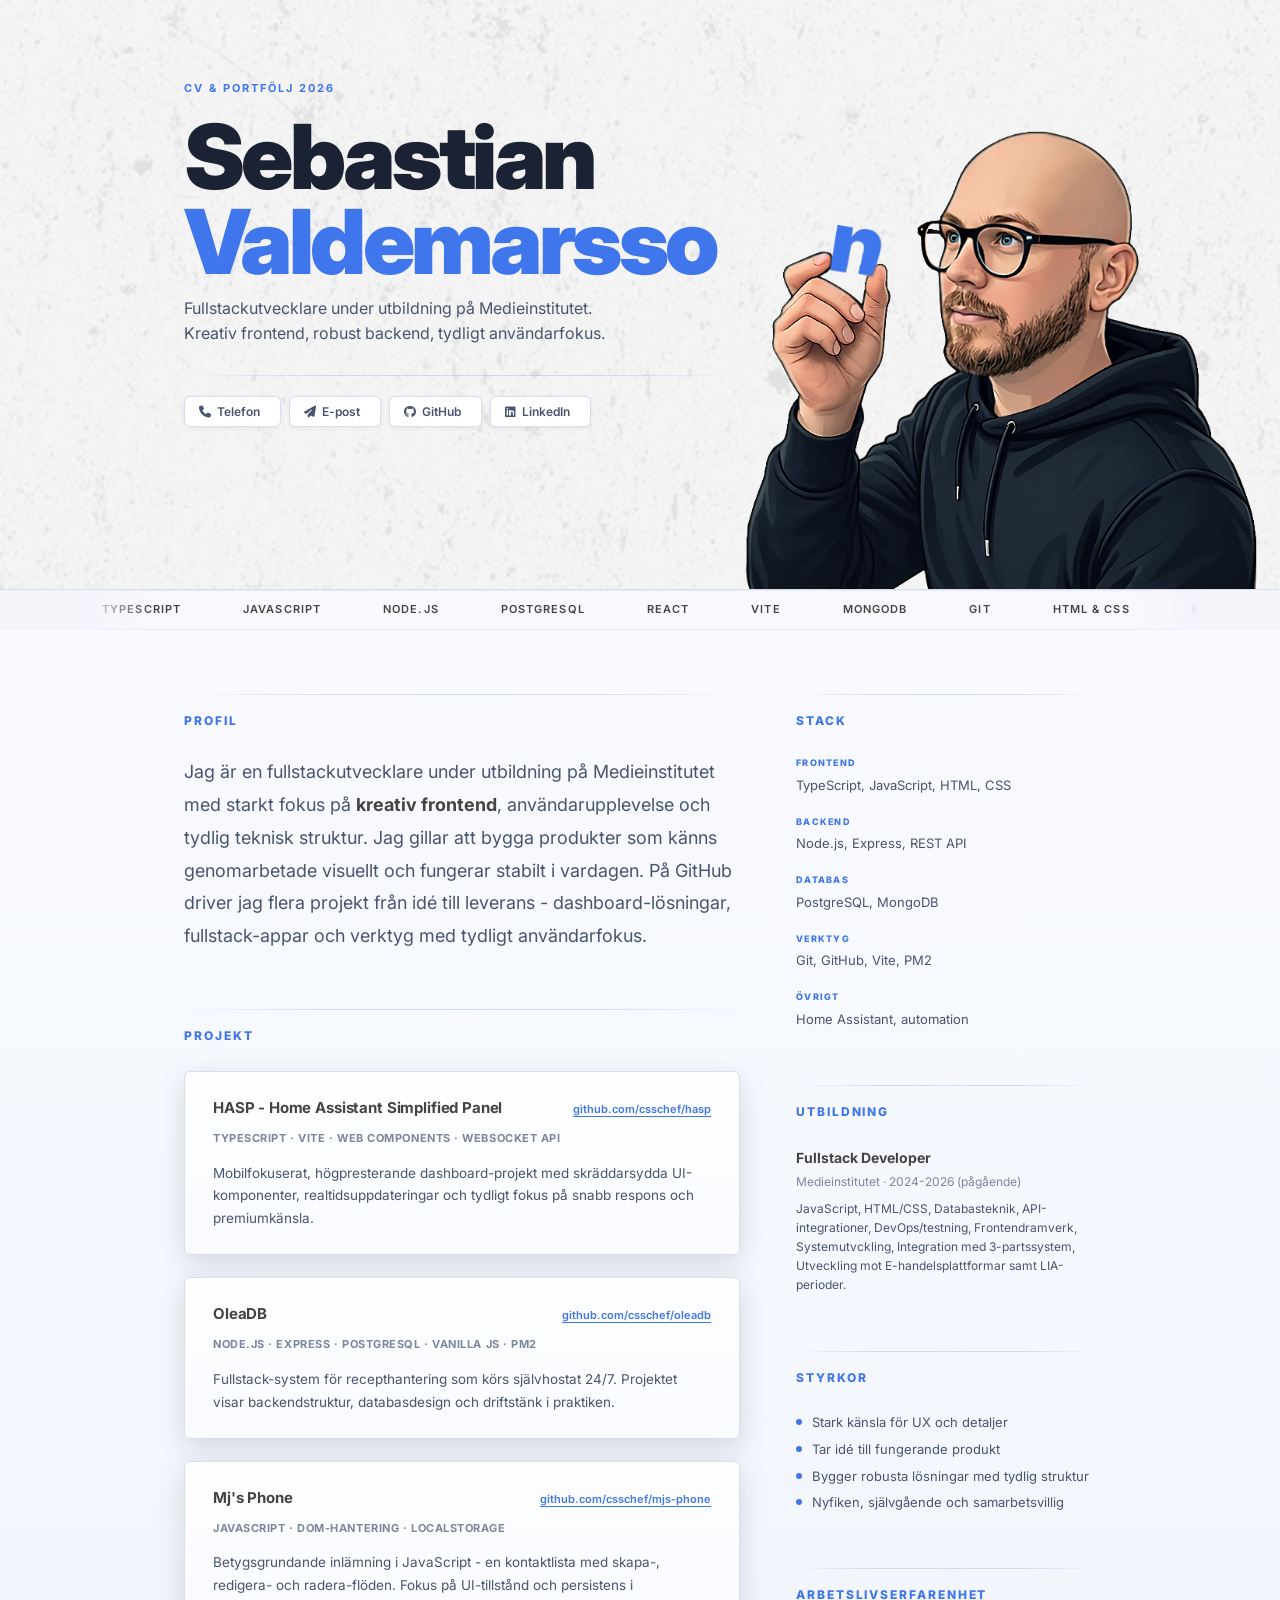
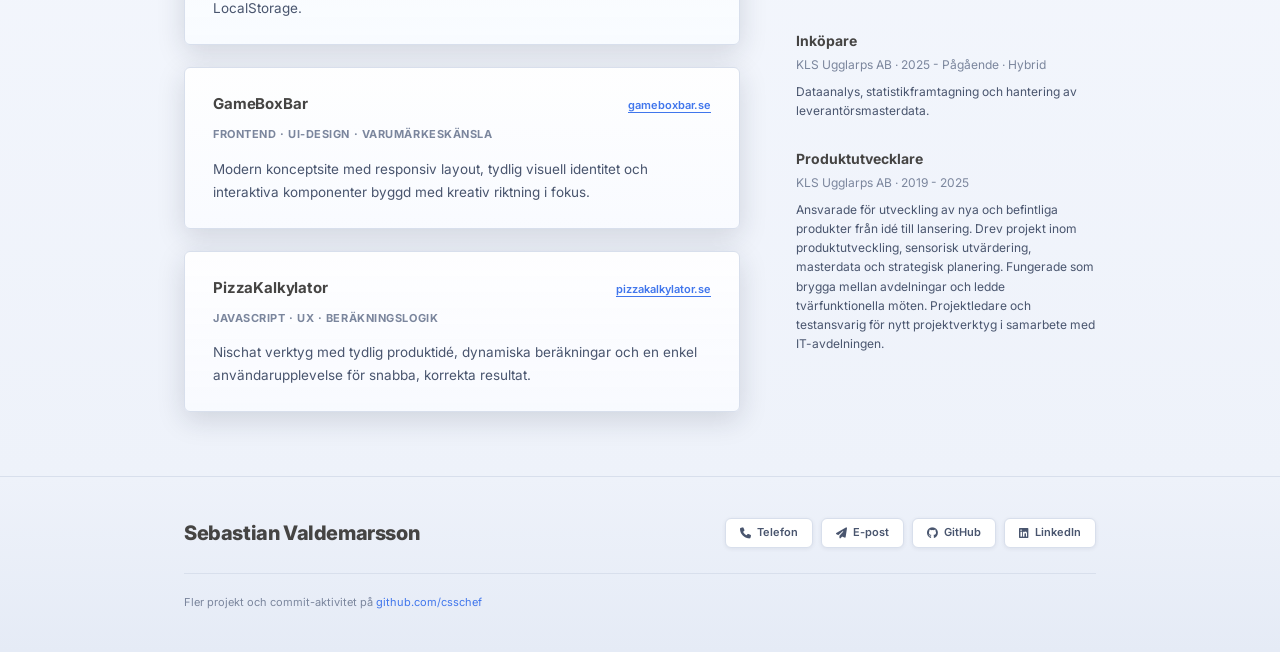
==== index.html @ db31110d "update on profile image height" ====
<!DOCTYPE html>
<html lang="sv">

<head>
    <meta charset="UTF-8" />
    <meta name="viewport" content="width=device-width, initial-scale=1.0" />
    <title>Sebastian Valdemarsson - Fullstack Developer</title>
    <meta name="description"
        content="CV och portfölj för Sebastian Valdemarsson, fullstackutvecklare under utbildning på Medieinstitutet. Starkt fokus på kreativ frontend och användarupplevelse." />
    <link rel="preconnect" href="https://fonts.googleapis.com" />
    <link rel="preconnect" href="https://fonts.gstatic.com" crossorigin />
    <link href="https://fonts.googleapis.com/css2?family=Inter:wght@300;400;500;600;700;900&display=swap"
        rel="stylesheet" />
    <link rel="stylesheet" href="https://cdnjs.cloudflare.com/ajax/libs/font-awesome/6.5.1/css/all.min.css" />
    <link rel="stylesheet" href="css/global.css" />
</head>

<body>

    <!-- ══════════════════════════════════════════════════════════
       HERO / MASTHEAD
  ══════════════════════════════════════════════════════════ -->
    <header id="hero">
        <div class="container">
            <div class="hero-inner">

                <div class="hero-text-top">
                    <p class="hero-eyebrow">CV &amp; Portfölj 2026</p>

                    <h1 class="hero-name">
                        Sebastian<span>Valdemarsso<span class="hero-name-n">n</span></span>
                    </h1>
                </div>

                <div class="hero-photo">
                    <img src="assets/img/profile-picture-2.png" alt="Porträttfoto av Sebastian Valdemarsson" />
                </div>

                <div class="hero-role-wrap">
                    <p class="hero-role">
                        Fullstackutvecklare under utbildning på Medieinstitutet.<br>
                        Kreativ frontend, robust backend, tydligt användarfokus.
                    </p>
                </div>

                <nav class="hero-contact" aria-label="Kontaktlänkar">
                    <a href="tel:+46730426260" id="contact-phone"><i class="fa-solid fa-phone"></i> Telefon</a>
                    <a href="mailto:valdemarsson.sebastian@gmail.com" id="contact-email"><i
                            class="fa-solid fa-paper-plane"></i> E-post</a>
                    <a href="https://github.com/csschef" target="_blank" rel="noopener" id="contact-github"><i
                            class="fa-brands fa-github"></i> GitHub</a>
                    <a href="https://www.linkedin.com/in/sebastianvaldemarsson" target="_blank" rel="noopener"
                        id="contact-linkedin"><i class="fa-brands fa-linkedin"></i> LinkedIn</a>
                </nav>

            </div>
        </div>
    </header>

    <!-- ── Animated ticker strip ───────────────────────────────── -->
    <div class="ticker-strip" aria-hidden="true">
        <div class="ticker-track">

            <div class="ticker-set">
                <span><img src="https://cdn.simpleicons.org/typescript/4076ec" width="14" height="14"
                        alt="">TypeScript</span>
                <span><img src="https://cdn.simpleicons.org/javascript/4076ec" width="14" height="14"
                        alt="">JavaScript</span>
                <span><img src="https://cdn.simpleicons.org/nodedotjs/4076ec" width="14" height="14"
                        alt="">Node.js</span>
                <span><img src="https://cdn.simpleicons.org/postgresql/4076ec" width="14" height="14"
                        alt="">PostgreSQL</span>
                <span><img src="https://cdn.simpleicons.org/react/4076ec" width="14" height="14" alt="">React</span>
                <span><img src="https://cdn.simpleicons.org/vite/4076ec" width="14" height="14" alt="">Vite</span>
                <span><img src="https://cdn.simpleicons.org/mongodb/4076ec" width="14" height="14" alt="">MongoDB</span>
                <span><img src="https://cdn.simpleicons.org/git/4076ec" width="14" height="14" alt="">Git</span>
                <span><img src="https://cdn.simpleicons.org/html5/4076ec" width="14" height="14" alt="">HTML &amp;
                    CSS</span>
                <span><img src="https://cdn.simpleicons.org/express/4076ec" width="14" height="14" alt="">Express</span>
                <span><img src="https://cdn.simpleicons.org/github/4076ec" width="14" height="14" alt="">GitHub</span>
            </div>

            <div class="ticker-set" aria-hidden="true">
                <span><img src="https://cdn.simpleicons.org/typescript/4076ec" width="14" height="14"
                        alt="">TypeScript</span>
                <span><img src="https://cdn.simpleicons.org/javascript/4076ec" width="14" height="14"
                        alt="">JavaScript</span>
                <span><img src="https://cdn.simpleicons.org/nodedotjs/4076ec" width="14" height="14"
                        alt="">Node.js</span>
                <span><img src="https://cdn.simpleicons.org/postgresql/4076ec" width="14" height="14"
                        alt="">PostgreSQL</span>
                <span><img src="https://cdn.simpleicons.org/react/4076ec" width="14" height="14" alt="">React</span>
                <span><img src="https://cdn.simpleicons.org/vite/4076ec" width="14" height="14" alt="">Vite</span>
                <span><img src="https://cdn.simpleicons.org/mongodb/4076ec" width="14" height="14" alt="">MongoDB</span>
                <span><img src="https://cdn.simpleicons.org/git/4076ec" width="14" height="14" alt="">Git</span>
                <span><img src="https://cdn.simpleicons.org/html5/4076ec" width="14" height="14" alt="">HTML &amp;
                    CSS</span>
                <span><img src="https://cdn.simpleicons.org/express/4076ec" width="14" height="14" alt="">Express</span>
                <span><img src="https://cdn.simpleicons.org/github/4076ec" width="14" height="14" alt="">GitHub</span>
            </div>

        </div>
    </div>

    <!-- ══════════════════════════════════════════════════════════
       MAIN CONTENT
  ══════════════════════════════════════════════════════════ -->
    <main id="main">
        <div class="container">
            <div class="main-grid">

                <!-- ── Left column ───────────────────────────────────── -->
                <div class="main-left">

                    <!-- PROFIL -->
                    <section id="profil" aria-labelledby="profil-heading">
                        <h2 class="section-heading" id="profil-heading">Profil</h2>
                        <p class="profil-text">
                            Jag är en fullstackutvecklare under utbildning på Medieinstitutet
                            med starkt fokus på <strong>kreativ frontend</strong>,
                            användarupplevelse och tydlig teknisk struktur. Jag gillar att
                            bygga produkter som känns genomarbetade visuellt och fungerar
                            stabilt i vardagen. På GitHub driver jag flera projekt från idé
                            till leverans - dashboard-lösningar, fullstack-appar och verktyg
                            med tydligt användarfokus.
                        </p>
                    </section>

                    <!-- PROJEKT -->
                    <section id="projekt" aria-labelledby="projekt-heading">
                        <h2 class="section-heading" id="projekt-heading">Projekt</h2>

                        <ul class="project-list">

                            <li class="project-card">
                                <div class="project-header">
                                    <span class="project-title">HASP - Home Assistant Simplified Panel</span>
                                    <a class="project-url" href="https://github.com/csschef/hasp" target="_blank"
                                        rel="noopener" id="proj-hasp-link">github.com/csschef/hasp</a>
                                </div>
                                <p class="project-stack">TypeScript · Vite · Web Components · WebSocket API</p>
                                <p class="project-body">Mobilfokuserat, högpresterande dashboard-projekt med
                                    skräddarsydda UI-komponenter, realtidsuppdateringar och tydligt fokus på snabb
                                    respons och premiumkänsla.</p>
                            </li>

                            <li class="project-card">
                                <div class="project-header">
                                    <span class="project-title">OleaDB</span>
                                    <a class="project-url" href="https://github.com/csschef/oleadb" target="_blank"
                                        rel="noopener" id="proj-oleadb-link">github.com/csschef/oleadb</a>
                                </div>
                                <p class="project-stack">Node.js · Express · PostgreSQL · Vanilla JS · PM2</p>
                                <p class="project-body">Fullstack-system för recepthantering som körs självhostat 24/7.
                                    Projektet visar backendstruktur, databasdesign och driftstänk i praktiken.</p>
                            </li>

                            <li class="project-card">
                                <div class="project-header">
                                    <span class="project-title">Mj's Phone</span>
                                    <a class="project-url" href="https://github.com/csschef/mjs-phone" target="_blank"
                                        rel="noopener" id="proj-mjs-link">github.com/csschef/mjs-phone</a>
                                </div>
                                <p class="project-stack">JavaScript · DOM-hantering · LocalStorage</p>
                                <p class="project-body">Betygsgrundande inlämning i JavaScript - en kontaktlista med
                                    skapa-, redigera- och radera-flöden. Fokus på UI-tillstånd och persistens i
                                    LocalStorage.</p>
                            </li>

                            <li class="project-card">
                                <div class="project-header">
                                    <span class="project-title">GameBoxBar</span>
                                    <a class="project-url" href="https://gameboxbar.se" target="_blank" rel="noopener"
                                        id="proj-gameboxbar-link">gameboxbar.se</a>
                                </div>
                                <p class="project-stack">Frontend · UI-design · Varumärkeskänsla</p>
                                <p class="project-body">Modern konceptsite med responsiv layout, tydlig visuell
                                    identitet och interaktiva komponenter byggd med kreativ riktning i fokus.</p>
                            </li>

                            <li class="project-card">
                                <div class="project-header">
                                    <span class="project-title">PizzaKalkylator</span>
                                    <a class="project-url" href="https://pizzakalkylator.se" target="_blank"
                                        rel="noopener" id="proj-pizza-link">pizzakalkylator.se</a>
                                </div>
                                <p class="project-stack">JavaScript · UX · Beräkningslogik</p>
                                <p class="project-body">Nischat verktyg med tydlig produktidé, dynamiska beräkningar och
                                    en enkel användarupplevelse för snabba, korrekta resultat.</p>
                            </li>

                        </ul>
                    </section>

                </div><!-- /main-left -->

                <!-- ── Sidebar (right column) ─────────────────────────── -->
                <aside class="sidebar" aria-label="Kompetenser och utbildning">

                    <!-- TEKNIK -->
                    <div class="sidebar-block">
                        <h2 class="section-heading">Stack</h2>

                        <div class="skill-group">
                            <p class="skill-cat">Frontend</p>
                            <p class="skill-items">TypeScript, JavaScript, HTML, CSS</p>
                        </div>
                        <div class="skill-group">
                            <p class="skill-cat">Backend</p>
                            <p class="skill-items">Node.js, Express, REST API</p>
                        </div>
                        <div class="skill-group">
                            <p class="skill-cat">Databas</p>
                            <p class="skill-items">PostgreSQL, MongoDB</p>
                        </div>
                        <div class="skill-group">
                            <p class="skill-cat">Verktyg</p>
                            <p class="skill-items">Git, GitHub, Vite, PM2</p>
                        </div>
                        <div class="skill-group">
                            <p class="skill-cat">Övrigt</p>
                            <p class="skill-items">Home Assistant, automation</p>
                        </div>
                    </div>

                    <!-- UTBILDNING -->
                    <div class="sidebar-block">
                        <h2 class="section-heading">Utbildning</h2>

                        <p class="edu-title">Fullstack Developer</p>
                        <p class="edu-sub">Medieinstitutet · 2024-2026 (pågående)</p>
                        <p class="edu-desc">JavaScript, HTML/CSS, Databasteknik, API-integrationer, DevOps/testning,
                            Frontendramverk, Systemutvckling, Integration med 3-partssystem, Utveckling mot
                            E-handelsplattformar samt
                            LIA-perioder.</p>
                    </div>

                    <!-- STYRKOR -->
                    <div class="sidebar-block">
                        <h2 class="section-heading">Styrkor</h2>

                        <ul class="strength-list">
                            <li class="strength-item">Stark känsla för UX och detaljer</li>
                            <li class="strength-item">Tar idé till fungerande produkt</li>
                            <li class="strength-item">Bygger robusta lösningar med tydlig struktur</li>
                            <li class="strength-item">Nyfiken, självgående och samarbetsvillig</li>
                        </ul>
                    </div>
                    <!-- Arbetslivserfarenhet -->
                    <div class="sidebar-block">
                        <h2 class="section-heading">Arbetslivserfarenhet</h2>

                        <div class="exp-entry">
                            <p class="edu-title">Inköpare</p>
                            <p class="edu-sub">KLS Ugglarps AB · 2025 - Pågående · Hybrid</p>
                            <p class="edu-desc">Dataanalys, statistikframtagning och hantering av leverantörsmasterdata.
                            </p>
                        </div>

                        <div class="exp-entry">
                            <p class="edu-title">Produktutvecklare</p>
                            <p class="edu-sub">KLS Ugglarps AB · 2019 - 2025</p>
                            <p class="edu-desc">Ansvarade för utveckling av nya och befintliga produkter från idé till
                                lansering. Drev projekt inom produktutveckling, sensorisk utvärdering, masterdata och
                                strategisk planering. Fungerade som brygga mellan avdelningar och ledde tvärfunktionella
                                möten. Projektledare och testansvarig för nytt projektverktyg i samarbete med
                                IT-avdelningen.</p>
                        </div>
                    </div>

                </aside>

            </div><!-- /main-grid -->
        </div><!-- /container -->
    </main>

    <!-- ══════════════════════════════════════════════════════════
       FOOTER
  ══════════════════════════════════════════════════════════ -->
    <footer id="footer">
        <div class="container">
            <div class="footer-inner">
                <p class="footer-name">Sebastian Valdemarsson</p>
                <nav class="footer-links" aria-label="Footer-kontaktlänkar">
                    <a href="tel:+46730426260"><i class="fa-solid fa-phone"></i> Telefon</a>
                    <a href="mailto:valdemarsson.sebastian@gmail.com"><i class="fa-solid fa-paper-plane"></i> E-post</a>
                    <a href="https://github.com/csschef" target="_blank" rel="noopener"><i
                            class="fa-brands fa-github"></i> GitHub</a>
                    <a href="https://www.linkedin.com/in/sebastianvaldemarsson" target="_blank" rel="noopener"><i
                            class="fa-brands fa-linkedin"></i> LinkedIn</a>
                </nav>
                <p class="footer-copy">
                    Fler projekt och commit-aktivitet på
                    <a href="https://github.com/csschef" target="_blank" rel="noopener"
                        style="color:var(--accent)">github.com/csschef</a>
                </p>
            </div>
        </div>
    </footer>
    <script src="js/ticker.js"></script>
</body>

</html>
---- css/global.css ----
@import url('https://fonts.googleapis.com/css2?family=Inter:wght@300;400;500;600;700;800;900&display=swap');

/* ============================================================
   RESET & BASE
   ============================================================ */
*,
*::before,
*::after {
    box-sizing: border-box;
    margin: 0;
    padding: 0;
}

:root {
    /* === Backgrounds === */
    --bg: #f3f5fb;
    --bg-hero: #eef2fb;
    --bg-main-top: #f8faff;
    --bg-main-mid: #f4f7fd;
    --bg-main-bot: #eef2fa;
    --bg-card: #ffffff;
    --panel: #e9eef8;

    /* === Text === */
    --text: #454443;
    --text-muted: #49556e;
    --text-sub: #7b869d;
    --panel-text: #1b2233;

    /* === Accent === */
    --accent: #4076ec;
    --accent-dk: #4076ec;
    --accent-soft: rgba(106, 92, 255, 0.08);
    --accent-border: rgba(106, 92, 255, 0.18);

    /* === Structural === */
    --rule: #d8dfec;
    --rule-strong: #c8d2e4;
    --contact-dot: #a8b3c8;
    --contact-link: #55627d;

    /* === Decorative === */
    --line-fade: linear-gradient(to right,
            transparent 0%,
            rgba(106, 92, 255, 0.22),
            rgba(79, 116, 255, 0.22),
            rgba(106, 92, 255, 0.22),
            transparent 100%);

    /* === Misc === */
    --font: 'Inter', system-ui, sans-serif;
    --max-w: 960px;
    --transition: 180ms ease;
    --shadow-soft: 0 8px 28px rgba(25, 34, 54, 0.15);
    --radius: 6px;
}

html {
    scroll-behavior: smooth;
}

body {
    font-family: var(--font);
    background: var(--bg);
    color: var(--text);
    line-height: 1.6;
    -webkit-font-smoothing: antialiased;
    text-rendering: optimizeLegibility;
}

a {
    color: inherit;
    text-decoration: none;
}

img {
    display: block;
    max-width: 100%;
}

ul {
    list-style: none;
}

/* ============================================================
   LAYOUT WRAPPER
   ============================================================ */
.container {
    max-width: var(--max-w);
    margin: 0 auto;
    padding: 0 24px;
}

/* ============================================================
   TYPOGRAPHY HELPERS
   ============================================================ */
.section-heading {
    font-size: 12px;
    font-weight: 800;
    letter-spacing: 0.16em;
    text-transform: uppercase;
    color: var(--accent);
    margin-top: 56px;
    margin-bottom: 26px;
}

.section-heading::before {
    content: '';
    display: block;
    height: 1px;
    background: var(--line-fade);
    margin-bottom: 16px;
}

.main-left section:first-child .section-heading,
.sidebar-block:first-child .section-heading {
    margin-top: 0;
}

/* ============================================================
   HERO
   ============================================================ */
#hero {
    background: url(../assets/img/hero-background.png);
    color: var(--panel-text);
    padding-top: 40px;
    border-bottom: 1px solid var(--rule);
}

.hero-inner {
    display: grid;
    grid-template-areas: 'top'
        'role'
        'contact';
    grid-template-columns: 1fr;
}

.hero-text-top {
    grid-area: top;
    padding-bottom: 0;
}

.hero-role-wrap {
    grid-area: role;
    padding-bottom: 0;
}

.hero-contact {
    grid-area: contact;
    padding-bottom: 32px;
}

.hero-photo {
    display: none;
    grid-area: photo;
}

.hero-photo img {
    display: block;
    width: 100%;
    height: auto;
}

.hero-eyebrow {
    font-size: 11px;
    font-weight: 700;
    letter-spacing: 0.18em;
    text-transform: uppercase;
    color: var(--accent);
    margin-bottom: 16px;
}

.hero-name {
    font-size: clamp(40px, 12vw, 64px);
    font-weight: 900;
    line-height: 0.95;
    letter-spacing: -0.04em;
    color: var(--panel-text);
    margin-bottom: 20px;
}

.hero-name span {
    display: block;
    color: var(--accent-dk);
}

/* Inner N-span: must be inline to not cause line break */
.hero-name .hero-name-n {
    display: inline;
    color: inherit;
}

.hero-role {
    font-size: 15px;
    font-weight: 400;
    color: var(--text-muted);
    margin-bottom: 28px;
    line-height: 1.6;
    max-width: 580px;
}

.hero-contact {
    display: flex;
    flex-wrap: wrap;
    gap: 8px;
    border-top: 1px solid transparent;
    border-image: var(--line-fade) 1;
    padding-top: 20px;
}

.hero-contact a {
    display: inline-flex;
    align-items: center;
    gap: 6px;
    font-size: 11px;
    font-weight: 600;
    color: var(--text-muted);
    background: #ffffff;
    border: 1px solid var(--rule);
    border-radius: var(--radius);
    padding: 5px 14px;
    box-shadow: 0 1px 4px rgba(25, 34, 54, 0.07);
    transition: color var(--transition), box-shadow var(--transition), border-color var(--transition), transform var(--transition);
}

.hero-contact a:hover {
    color: var(--accent-dk);
    border-color: var(--accent-border);
    box-shadow: 0 3px 10px rgba(106, 92, 255, 0.14), 0 1px 3px rgba(25, 34, 54, 0.06);
    transform: translateY(-1px);
}

/* ============================================================
   TICKER
   ============================================================ */
.ticker-strip {
    max-width: calc(var(--max-w) + 160px);
    margin: 0 auto;
    padding: 10px 0;
    overflow: hidden;
    white-space: nowrap;
    background: rgba(255, 255, 255, 0.42);
    backdrop-filter: blur(8px);
    -webkit-backdrop-filter: blur(8px);
    border-top: 1px solid rgba(106, 92, 255, 0.10);
    border-bottom: 1px solid rgba(106, 92, 255, 0.10);
    -webkit-mask-image: linear-gradient(to right, transparent 0%, black 72px, black calc(100% - 72px), transparent 100%);
    mask-image: linear-gradient(to right, transparent 0%, black 72px, black calc(100% - 72px), transparent 100%);
}

.ticker-track {
    display: flex;
    width: max-content;
    animation: ticker-scroll linear infinite;
}

@keyframes ticker-scroll {
    from {
        transform: translateX(0);
    }

    to {
        transform: translateX(-50%);
    }
}

.ticker-set {
    display: flex;
    align-items: center;
    gap: 40px;
    padding-right: 40px;
    font-size: 11px;
    font-weight: 600;
    letter-spacing: 0.1em;
    text-transform: uppercase;
    color: var(--text);
}

.ticker-set span {
    display: inline-flex;
    align-items: center;
    gap: 8px;
    white-space: nowrap;
}

/* ============================================================
   MAIN CONTENT
   ============================================================ */
#main {
    background: linear-gradient(180deg,
            var(--bg-main-top) 0%,
            var(--bg-main-mid) 52%,
            var(--bg-main-bot) 100%);
    padding: 56px 0;
}

.main-grid {
    display: flex;
    flex-direction: column;
    gap: 64px;
}

/* ============================================================
   PROFIL
   ============================================================ */
#profil {
    margin-bottom: 0;
}

.profil-text {
    font-size: 16px;
    font-weight: 400;
    line-height: 1.82;
    color: var(--text-muted);
    margin-bottom: 8px;
}

.profil-text strong {
    font-weight: 700;
    color: var(--text);
}

/* ============================================================
   PROJEKT
   ============================================================ */
#projekt {
    margin-bottom: 0;
}

.project-list {
    display: flex;
    flex-direction: column;
    gap: 22px;
}

.project-card {
    background: linear-gradient(180deg, rgba(255, 255, 255, 0.92) 0%, rgba(249, 251, 255, 0.96) 100%);
    border: 1px solid var(--rule);
    border-radius: var(--radius);
    padding: 24px 28px;
    box-shadow: var(--shadow-soft);
}

.project-header {
    display: flex;
    flex-direction: column;
    gap: 4px;
    margin-bottom: 10px;
}

.project-title {
    font-size: 15px;
    font-weight: 700;
    color: var(--text);
    letter-spacing: -0.01em;
}

.project-url {
    font-size: 11px;
    font-weight: 600;
    color: var(--accent-dk);
    text-decoration: underline;
    text-underline-offset: 3px;
    transition: color var(--transition);
    white-space: nowrap;
    align-self: flex-start;
}

.project-url:hover {
    color: var(--accent);
}

.project-stack {
    font-size: 11px;
    font-weight: 700;
    color: var(--text-sub);
    letter-spacing: 0.05em;
    margin-bottom: 14px;
    text-transform: uppercase;
}

.project-body {
    font-size: 13.5px;
    color: var(--text-muted);
    line-height: 1.7;
}

/* ============================================================
   SIDEBAR
   ============================================================ */
.sidebar-block {
    margin-bottom: 52px;
}

.skill-group {
    margin-bottom: 20px;
}

.skill-cat {
    font-size: 9px;
    font-weight: 800;
    letter-spacing: 0.14em;
    text-transform: uppercase;
    color: var(--accent-dk);
    margin-bottom: 4px;
}

.skill-items {
    font-size: 13px;
    color: var(--text-muted);
    line-height: 1.55;
}

.edu-title {
    font-size: 14px;
    font-weight: 700;
    color: var(--text);
    margin-bottom: 2px;
}

.edu-sub {
    font-size: 12px;
    color: var(--text-sub);
    margin-bottom: 8px;
}

.edu-desc {
    font-size: 12px;
    color: var(--text-muted);
    line-height: 1.6;
}

.strength-list {
    display: flex;
    flex-direction: column;
    gap: 8px;
}

.strength-item {
    display: flex;
    align-items: flex-start;
    gap: 10px;
    font-size: 13px;
    color: var(--text-muted);
    line-height: 1.45;
}

.strength-item::before {
    content: '';
    display: block;
    width: 6px;
    height: 6px;
    min-width: 6px;
    background: var(--accent);
    border-radius: 50%;
    margin-top: 6px;
}

.exp-entry {
    margin-bottom: 28px;
}

/* ============================================================
   FOOTER
   ============================================================ */
#footer {
    background: linear-gradient(to bottom, #eef2fa 0%, #e5ebf6 100%);
    color: var(--panel-text);
    padding: 40px 0;
    border-top: 1px solid var(--rule);
}

.footer-inner {
    display: flex;
    flex-direction: column;
    gap: 20px;
}

.footer-name {
    font-size: 20px;
    font-weight: 800;
    letter-spacing: -0.02em;
    color: var(--text);
}

.footer-links {
    display: flex;
    flex-wrap: wrap;
    gap: 8px;
}

.footer-links a {
    display: inline-flex;
    align-items: center;
    gap: 6px;
    font-size: 11px;
    font-weight: 600;
    color: var(--text-muted);
    background: #ffffff;
    border: 1px solid var(--rule);
    border-radius: 6px;
    padding: 5px 14px;
    box-shadow: 0 1px 4px rgba(25, 34, 54, 0.07);
    transition: color var(--transition), box-shadow var(--transition), border-color var(--transition), transform var(--transition);
}

.footer-links a:hover {
    color: var(--accent-dk);
    border-color: var(--accent-border);
    box-shadow: 0 3px 10px rgba(106, 92, 255, 0.14), 0 1px 3px rgba(25, 34, 54, 0.06);
    transform: translateY(-1px);
}

.footer-copy {
    font-size: 11px;
    color: var(--text-sub);
    width: 100%;
    padding-top: 20px;
    border-top: 1px solid var(--rule);
}

.footer-copy a {
    color: var(--accent-dk);
}

.footer-copy a:hover {
    color: var(--accent);
}

/* ============================================================
   MEDIA QUERIES
   ============================================================ */

/* 480px+ */
@media (min-width: 480px) {
    .hero-name {
        font-size: clamp(48px, 10vw, 72px);
    }

    .project-header {
        flex-direction: row;
        align-items: baseline;
        justify-content: space-between;
        gap: 16px;
    }

    .project-url {
        align-self: auto;
    }
}

/* 768px+ */
@media (min-width: 768px) {
    #hero {
        padding-top: 80px;
    }

    .hero-photo-mobile {
        display: none;
    }

    .hero-photo {
        display: block;
        grid-row: 1 / 4;
        align-self: start;
        margin-top: clamp(32px, 4vw, 60px);
        width: clamp(320px, 44vw, 520px);
        margin-left: 4px;
    }

    .hero-inner {
        grid-template-areas:
            'top     photo'
            'role    photo'
            'contact photo';
        grid-template-columns: 1fr auto;
        grid-template-rows: auto auto 1fr;
        gap: 0;
    }

    .hero-text-top {
        padding-right: 0;
        align-self: end;
        padding-bottom: 12px;
    }

    .hero-role-wrap {
        align-self: start;
        padding-bottom: 0;
    }

    .hero-contact {
        align-self: start;
        padding-bottom: 48px;
    }

    .hero-name {
        font-size: clamp(48px, 6vw, 80px);
        margin-bottom: 0;
    }

    .hero-name .hero-name-n {
        display: none;
    }

    .hero-name>span {
        padding-right: clamp(16px, 2vw, 32px);
    }

    .hero-role {
        font-size: 16px;
        max-width: 500px;
    }

    .hero-contact a {
        font-size: 12px;
        padding-right: 20px;
    }

    #main {
        padding: 56px 0;
    }

    .main-grid {
        display: grid;
        grid-template-columns: 1fr 280px;
        gap: 0 56px;
        align-items: start;
    }

    .profil-text {
        font-size: 17px;
        max-width: 560px;
    }

    .project-card {
        padding: 22px 26px;
    }

    .footer-inner {
        flex-direction: row;
        justify-content: space-between;
        align-items: center;
        flex-wrap: wrap;
        gap: 24px;
    }
}

/* 1024px+ */
@media (min-width: 1024px) {
    .hero-inner {
        gap: 0;
    }

    .hero-photo {
        width: clamp(400px, 40vw, 600px);
    }

    .hero-name {
        font-size: clamp(64px, 7vw, 96px);
    }

    .hero-role {
        max-width: 540px;
    }

    #main {
        padding: 64px 0;
    }

    .main-grid {
        grid-template-columns: 1fr 300px;
    }

    .profil-text {
        font-size: 18px;
        max-width: 600px;
    }

    .project-card {
        padding: 24px 28px;
    }
}
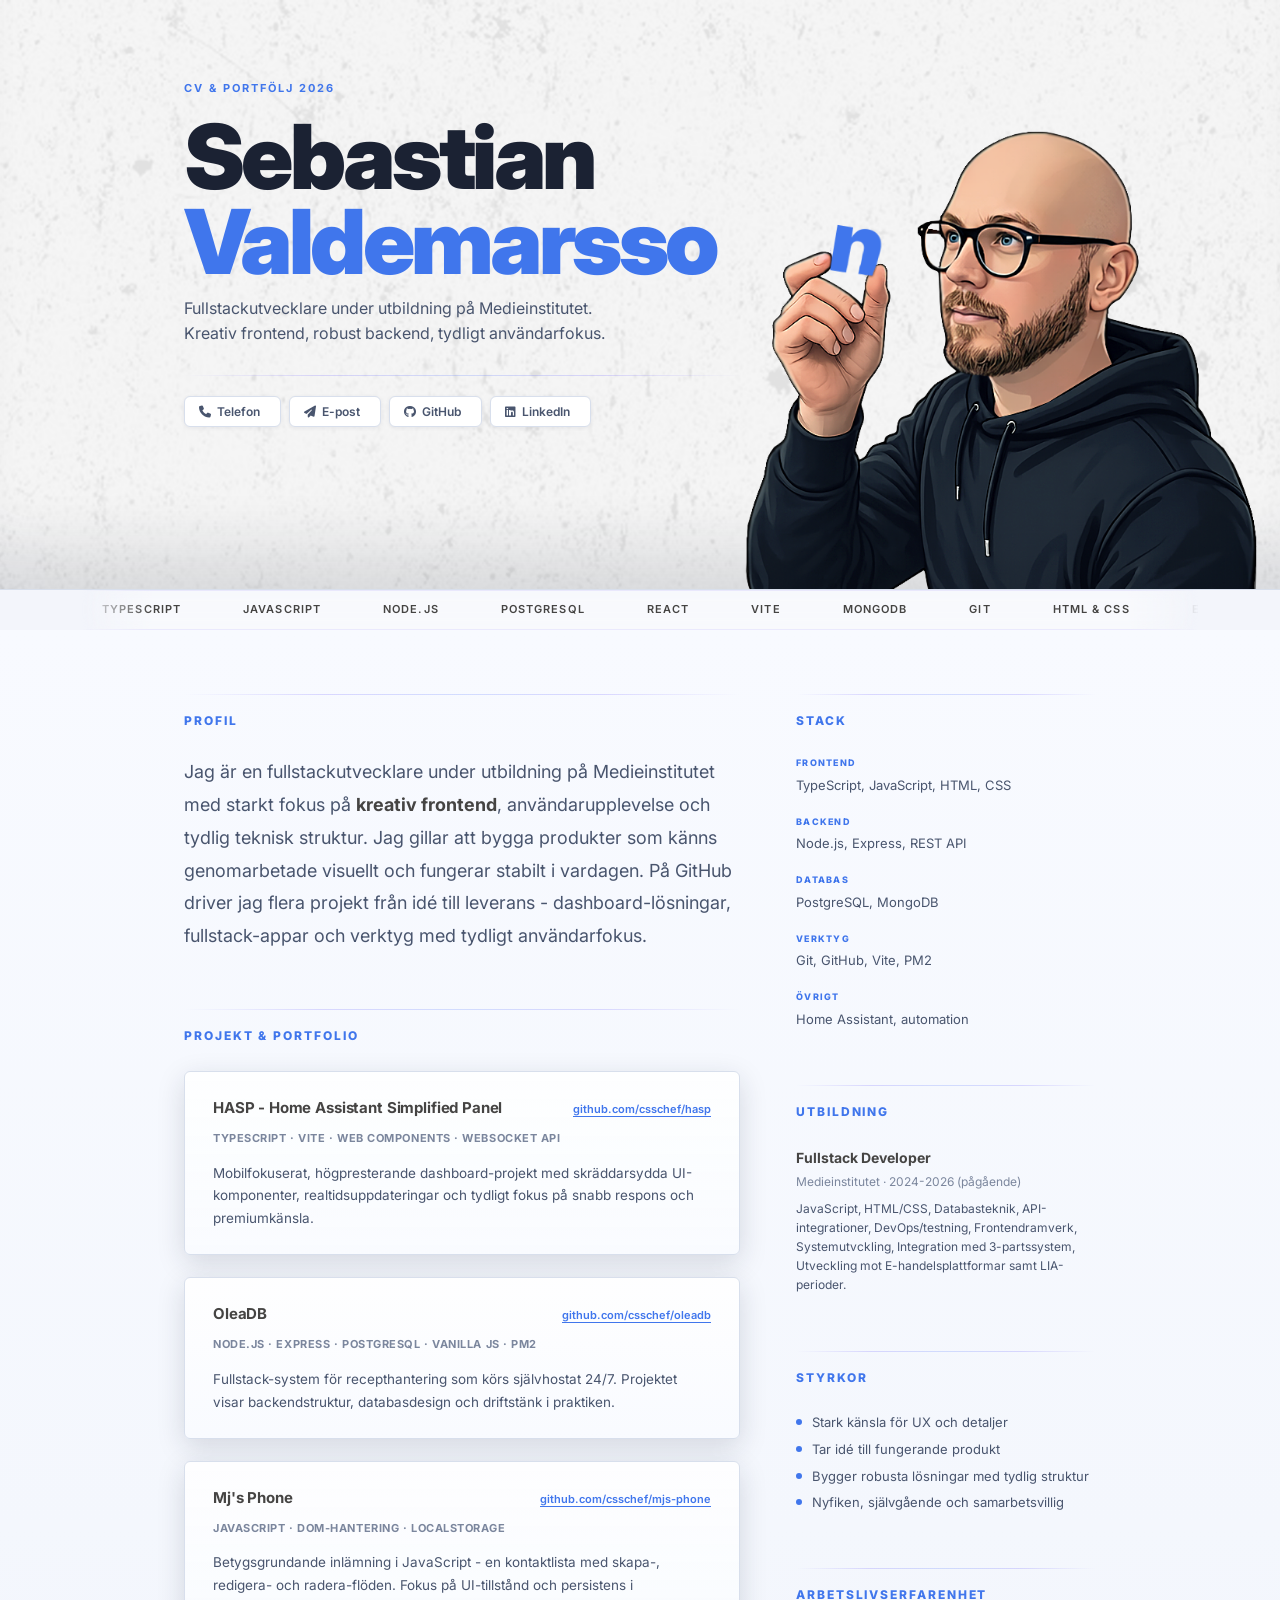
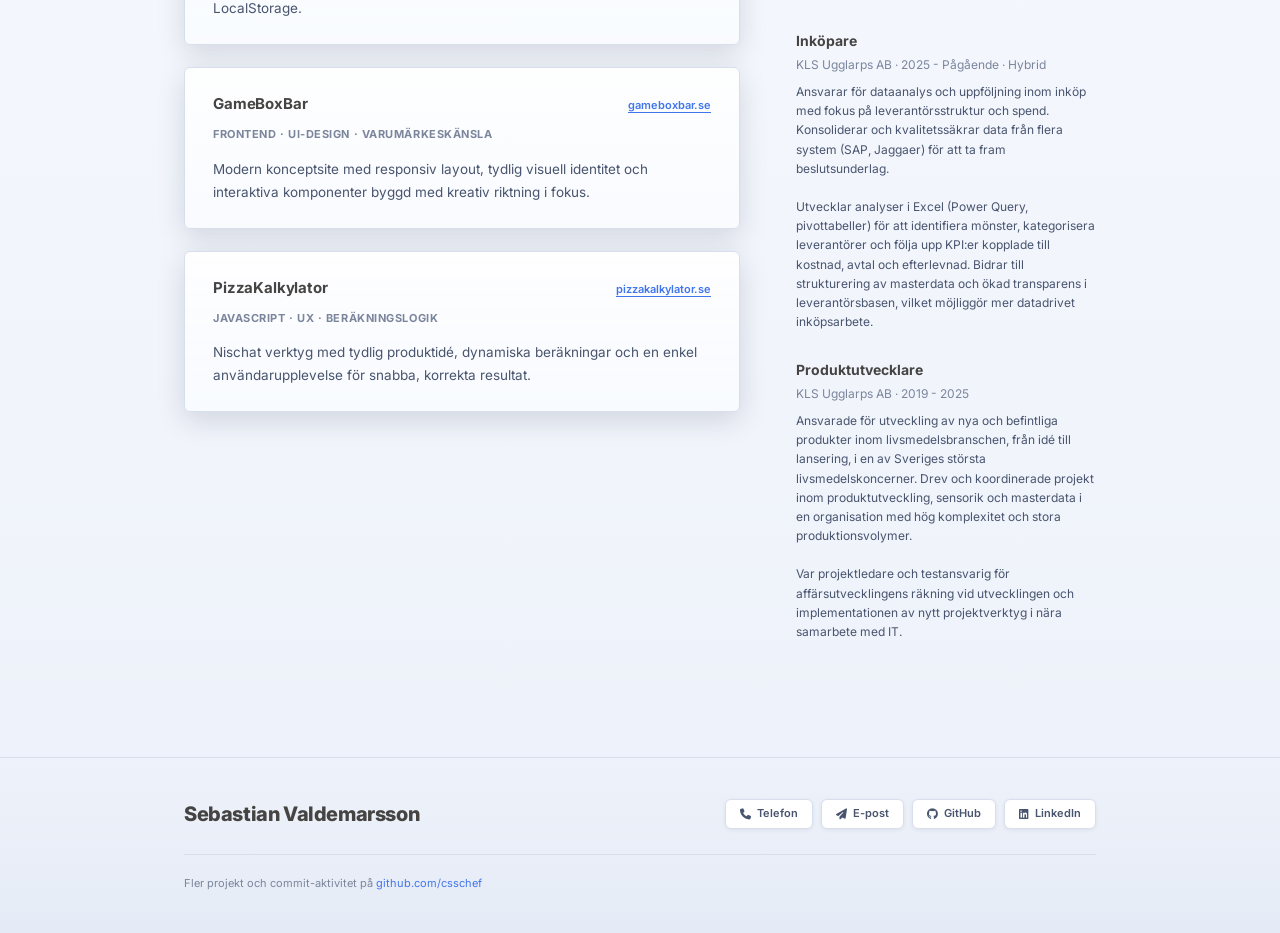
==== commit a379d5a5: "fix: update project section heading and enhance job descriptions for clarity" ====
--- a/index.html
+++ b/index.html
@@ -128,7 +128,7 @@
 
                     <!-- PROJEKT -->
                     <section id="projekt" aria-labelledby="projekt-heading">
-                        <h2 class="section-heading" id="projekt-heading">Projekt</h2>
+                        <h2 class="section-heading" id="projekt-heading">Projekt & Portfolio</h2>
 
                         <ul class="project-list">
 
@@ -253,18 +253,18 @@
                         <div class="exp-entry">
                             <p class="edu-title">Inköpare</p>
                             <p class="edu-sub">KLS Ugglarps AB · 2025 - Pågående · Hybrid</p>
-                            <p class="edu-desc">Dataanalys, statistikframtagning och hantering av leverantörsmasterdata.
+                            <p class="edu-desc">Ansvarar för dataanalys och uppföljning inom inköp med fokus på leverantörsstruktur och spend. Konsoliderar och kvalitetssäkrar data från flera system (SAP, Jaggaer) för att ta fram beslutsunderlag.<br><br> 
+                                Utvecklar analyser i Excel (Power Query, pivottabeller) för att identifiera mönster, kategorisera leverantörer och följa upp KPI:er kopplade till kostnad, avtal och efterlevnad.
+                                Bidrar till strukturering av masterdata och ökad transparens i leverantörsbasen, vilket möjliggör mer datadrivet inköpsarbete.
                             </p>
                         </div>
 
                         <div class="exp-entry">
                             <p class="edu-title">Produktutvecklare</p>
                             <p class="edu-sub">KLS Ugglarps AB · 2019 - 2025</p>
-                            <p class="edu-desc">Ansvarade för utveckling av nya och befintliga produkter från idé till
-                                lansering. Drev projekt inom produktutveckling, sensorisk utvärdering, masterdata och
-                                strategisk planering. Fungerade som brygga mellan avdelningar och ledde tvärfunktionella
-                                möten. Projektledare och testansvarig för nytt projektverktyg i samarbete med
-                                IT-avdelningen.</p>
+                            <p class="edu-desc">Ansvarade för utveckling av nya och befintliga produkter inom livsmedelsbranschen, från idé till lansering, i en av Sveriges största livsmedelskoncerner. 
+                                Drev och koordinerade projekt inom produktutveckling, sensorik och masterdata i en organisation med hög komplexitet och stora produktionsvolymer.<br><br> 
+                                Var projektledare och testansvarig för affärsutvecklingens räkning vid utvecklingen och implementationen av nytt projektverktyg i nära samarbete med IT.</p>
                         </div>
                     </div>
 
--- a/css/global.css
+++ b/css/global.css
@@ -125,6 +125,7 @@
     color: var(--panel-text);
     padding-top: 40px;
     border-bottom: 1px solid var(--rule);
+    box-shadow: inset 0 -80px 60px -40px rgba(25, 34, 54, 0.12);
 }
 
 .hero-inner {
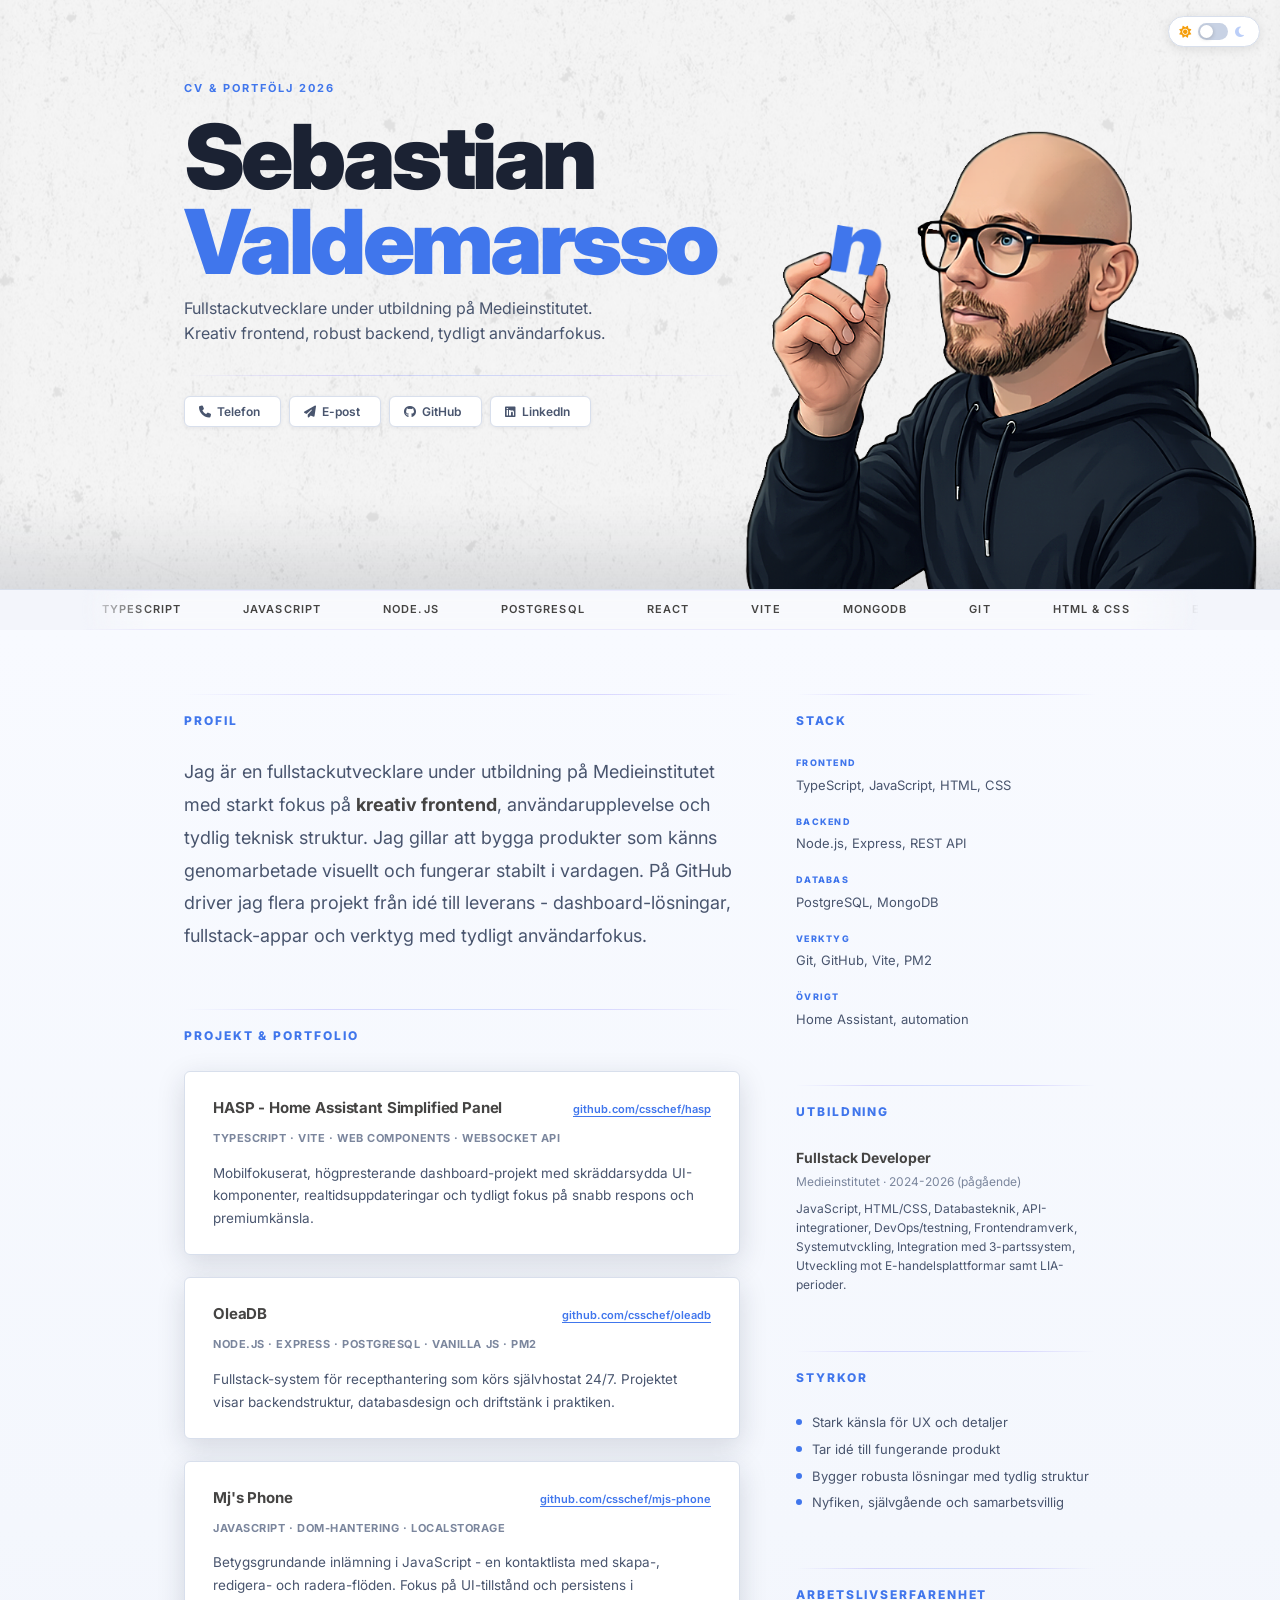
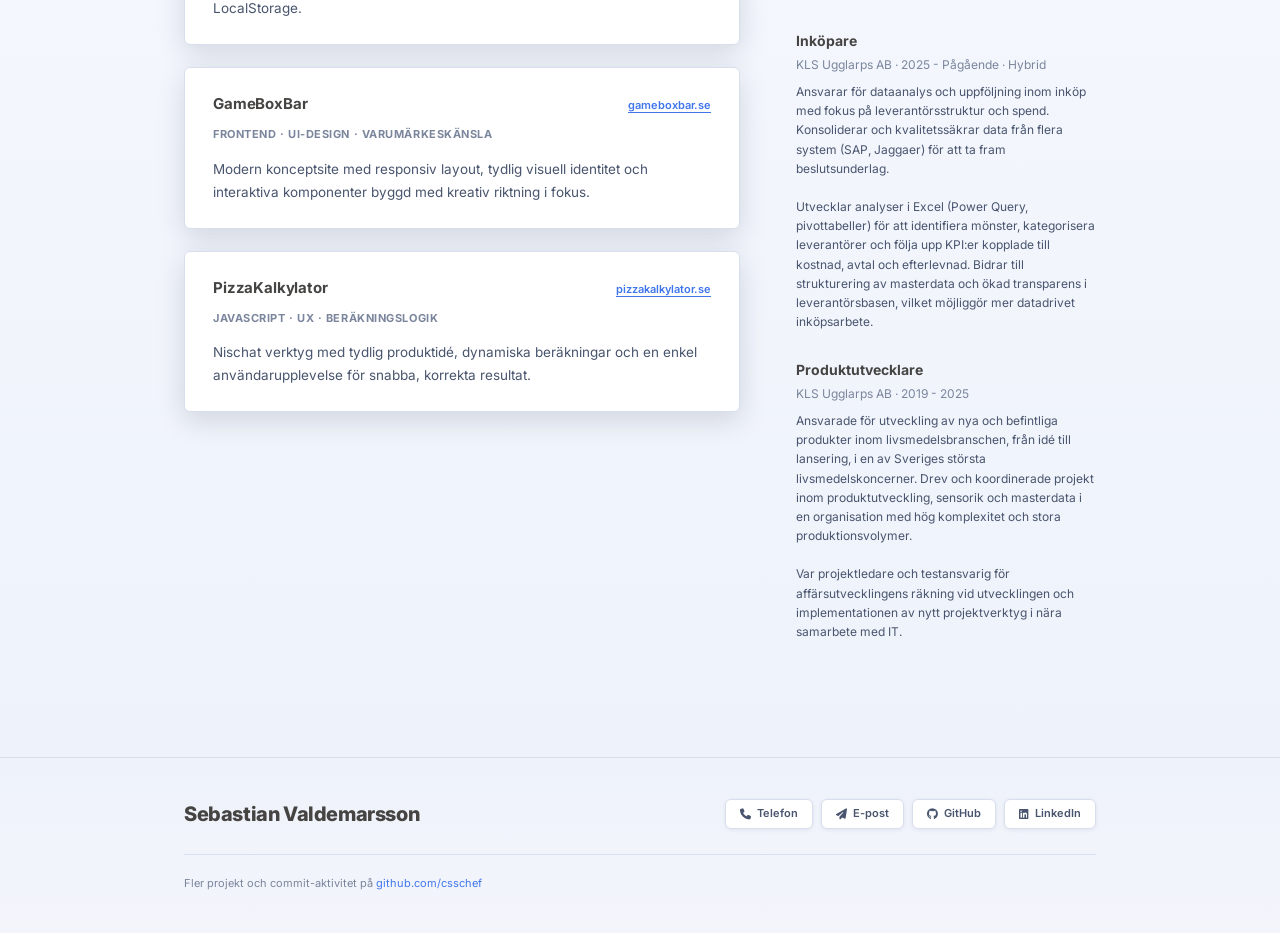
==== commit c20c9481: "feat: implement dark mode with theme toggle, global CSS variables, and updated assets" ====
--- a/index.html
+++ b/index.html
@@ -17,6 +17,13 @@
 
 <body>
 
+    <!-- ── Theme toggle ──────────────────────────────────────── -->
+    <button id="theme-toggle" aria-label="Växla mörkt/ljust läge">
+        <span class="toggle-icon-sun" aria-hidden="true"><i class="fa-solid fa-sun"></i></span>
+        <span class="toggle-track"><span class="toggle-thumb"></span></span>
+        <span class="toggle-icon-moon" aria-hidden="true"><i class="fa-solid fa-moon"></i></span>
+    </button>
+
     <!-- ══════════════════════════════════════════════════════════
        HERO / MASTHEAD
   ══════════════════════════════════════════════════════════ -->
@@ -33,7 +40,7 @@
                 </div>
 
                 <div class="hero-photo">
-                    <img src="assets/img/profile-picture-2.png" alt="Porträttfoto av Sebastian Valdemarsson" />
+                    <img src="assets/img/profile-picture.png" alt="Porträttfoto av Sebastian Valdemarsson" />
                 </div>
 
                 <div class="hero-role-wrap">
@@ -253,18 +260,27 @@
                         <div class="exp-entry">
                             <p class="edu-title">Inköpare</p>
                             <p class="edu-sub">KLS Ugglarps AB · 2025 - Pågående · Hybrid</p>
-                            <p class="edu-desc">Ansvarar för dataanalys och uppföljning inom inköp med fokus på leverantörsstruktur och spend. Konsoliderar och kvalitetssäkrar data från flera system (SAP, Jaggaer) för att ta fram beslutsunderlag.<br><br> 
-                                Utvecklar analyser i Excel (Power Query, pivottabeller) för att identifiera mönster, kategorisera leverantörer och följa upp KPI:er kopplade till kostnad, avtal och efterlevnad.
-                                Bidrar till strukturering av masterdata och ökad transparens i leverantörsbasen, vilket möjliggör mer datadrivet inköpsarbete.
+                            <p class="edu-desc">Ansvarar för dataanalys och uppföljning inom inköp med fokus på
+                                leverantörsstruktur och spend. Konsoliderar och kvalitetssäkrar data från flera system
+                                (SAP, Jaggaer) för att ta fram beslutsunderlag.<br><br>
+                                Utvecklar analyser i Excel (Power Query, pivottabeller) för att identifiera mönster,
+                                kategorisera leverantörer och följa upp KPI:er kopplade till kostnad, avtal och
+                                efterlevnad.
+                                Bidrar till strukturering av masterdata och ökad transparens i leverantörsbasen, vilket
+                                möjliggör mer datadrivet inköpsarbete.
                             </p>
                         </div>
 
                         <div class="exp-entry">
                             <p class="edu-title">Produktutvecklare</p>
                             <p class="edu-sub">KLS Ugglarps AB · 2019 - 2025</p>
-                            <p class="edu-desc">Ansvarade för utveckling av nya och befintliga produkter inom livsmedelsbranschen, från idé till lansering, i en av Sveriges största livsmedelskoncerner. 
-                                Drev och koordinerade projekt inom produktutveckling, sensorik och masterdata i en organisation med hög komplexitet och stora produktionsvolymer.<br><br> 
-                                Var projektledare och testansvarig för affärsutvecklingens räkning vid utvecklingen och implementationen av nytt projektverktyg i nära samarbete med IT.</p>
+                            <p class="edu-desc">Ansvarade för utveckling av nya och befintliga produkter inom
+                                livsmedelsbranschen, från idé till lansering, i en av Sveriges största
+                                livsmedelskoncerner.
+                                Drev och koordinerade projekt inom produktutveckling, sensorik och masterdata i en
+                                organisation med hög komplexitet och stora produktionsvolymer.<br><br>
+                                Var projektledare och testansvarig för affärsutvecklingens räkning vid utvecklingen och
+                                implementationen av nytt projektverktyg i nära samarbete med IT.</p>
                         </div>
                     </div>
 
@@ -298,6 +314,7 @@
         </div>
     </footer>
     <script src="js/ticker.js"></script>
+    <script src="js/theme.js"></script>
 </body>
 
 </html>
--- a/css/global.css
+++ b/css/global.css
@@ -55,6 +55,48 @@
     --radius: 6px;
 }
 
+/* ============================================================
+   DARK MODE VARIABLES
+   ============================================================ */
+[data-theme="dark"] {
+    /* === Backgrounds === */
+    --bg: #0d1117;
+    --bg-hero: #0f1520;
+    --bg-main-top: #111827;
+    --bg-main-mid: #0f1520;
+    --bg-main-bot: #0d1117;
+    --bg-card: #1a2235;
+    --panel: #1e2d45;
+
+    /* === Text === */
+    --text: #e2e8f4;
+    --text-muted: #a8b8d4;
+    --text-sub: #6b7fa0;
+    --panel-text: #e8edf8;
+
+    /* === Accent — behålls exakt som i light mode === */
+    --accent: #4076ec;
+    --accent-dk: #4076ec;
+    --accent-soft: rgba(64, 118, 236, 0.12);
+    --accent-border: rgba(64, 118, 236, 0.30);
+
+    /* === Structural === */
+    --rule: #263045;
+    --rule-strong: #2e3d5a;
+    --contact-dot: #3d5070;
+    --contact-link: #8fa3c4;
+
+    /* === Decorative === */
+    --line-fade: linear-gradient(to right,
+            transparent 0%,
+            rgba(64, 118, 236, 0.28),
+            rgba(64, 118, 236, 0.28),
+            transparent 100%);
+
+    /* === Misc === */
+    --shadow-soft: 0 8px 28px rgba(0, 0, 0, 0.45);
+}
+
 html {
     scroll-behavior: smooth;
 }
@@ -122,10 +164,17 @@
    ============================================================ */
 #hero {
     background: url(../assets/img/hero-background.png);
+    background-size: cover;
+    background-position: center;
     color: var(--panel-text);
+    transition: border-color var(--transition);
     padding-top: 40px;
     border-bottom: 1px solid var(--rule);
     box-shadow: inset 0 -80px 60px -40px rgba(25, 34, 54, 0.12);
+}
+
+[data-theme="dark"] #hero {
+    background-image: url(../assets/img/hero-background-dark.png);
 }
 
 .hero-inner {
@@ -216,7 +265,7 @@
     font-size: 11px;
     font-weight: 600;
     color: var(--text-muted);
-    background: #ffffff;
+    background: var(--bg-card);
     border: 1px solid var(--rule);
     border-radius: var(--radius);
     padding: 5px 14px;
@@ -229,6 +278,101 @@
     border-color: var(--accent-border);
     box-shadow: 0 3px 10px rgba(106, 92, 255, 0.14), 0 1px 3px rgba(25, 34, 54, 0.06);
     transform: translateY(-1px);
+}
+
+/* ============================================================
+   THEME TOGGLE BUTTON
+   ============================================================ */
+#theme-toggle {
+    position: fixed;
+    top: 16px;
+    right: 20px;
+    z-index: 1000;
+    display: flex;
+    align-items: center;
+    gap: 7px;
+    background: var(--bg-card);
+    border: 1px solid var(--rule);
+    border-radius: 999px;
+    padding: 6px 14px 6px 10px;
+    cursor: pointer;
+    font-family: var(--font);
+    font-size: 11px;
+    font-weight: 700;
+    letter-spacing: 0.06em;
+    color: var(--text-muted);
+    box-shadow: 0 2px 12px rgba(0, 0, 0, 0.10);
+    transition: background var(--transition), border-color var(--transition),
+        color var(--transition), box-shadow var(--transition), transform var(--transition);
+    -webkit-tap-highlight-color: transparent;
+    user-select: none;
+}
+
+#theme-toggle:hover {
+    border-color: var(--accent-border);
+    color: var(--accent-dk);
+    box-shadow: 0 4px 16px rgba(64, 118, 236, 0.18);
+    transform: translateY(-1px);
+}
+
+#theme-toggle:active {
+    transform: translateY(0);
+}
+
+/* The pill track */
+.toggle-track {
+    position: relative;
+    width: 30px;
+    height: 17px;
+    background: var(--rule-strong);
+    border-radius: 999px;
+    transition: background 220ms ease;
+    flex-shrink: 0;
+}
+
+[data-theme="dark"] .toggle-track {
+    background: var(--accent);
+}
+
+/* The sliding circle */
+.toggle-thumb {
+    position: absolute;
+    top: 2px;
+    left: 2px;
+    width: 13px;
+    height: 13px;
+    background: #ffffff;
+    border-radius: 50%;
+    box-shadow: 0 1px 4px rgba(0, 0, 0, 0.20);
+    transition: transform 220ms ease;
+}
+
+[data-theme="dark"] .toggle-thumb {
+    transform: translateX(13px);
+}
+
+/* Sun / moon icons */
+.toggle-icon-sun,
+.toggle-icon-moon {
+    font-size: 12px;
+    line-height: 1;
+    transition: opacity var(--transition);
+}
+
+.toggle-icon-sun {
+    color: #f59e0b;
+}
+
+.toggle-icon-moon {
+    color: var(--accent-dk);
+}
+
+[data-theme="dark"] .toggle-icon-sun {
+    opacity: 0.35;
+}
+
+[data-theme="light"] .toggle-icon-moon {
+    opacity: 0.35;
 }
 
 /* ============================================================
@@ -247,6 +391,13 @@
     border-bottom: 1px solid rgba(106, 92, 255, 0.10);
     -webkit-mask-image: linear-gradient(to right, transparent 0%, black 72px, black calc(100% - 72px), transparent 100%);
     mask-image: linear-gradient(to right, transparent 0%, black 72px, black calc(100% - 72px), transparent 100%);
+    transition: background var(--transition), border-color var(--transition);
+}
+
+[data-theme="dark"] .ticker-strip {
+    background: rgba(15, 21, 32, 0.72);
+    border-top-color: rgba(64, 118, 236, 0.14);
+    border-bottom-color: rgba(64, 118, 236, 0.14);
 }
 
 .ticker-track {
@@ -335,7 +486,7 @@
 }
 
 .project-card {
-    background: linear-gradient(180deg, rgba(255, 255, 255, 0.92) 0%, rgba(249, 251, 255, 0.96) 100%);
+    background: var(--bg-card);
     border: 1px solid var(--rule);
     border-radius: var(--radius);
     padding: 24px 28px;
@@ -465,7 +616,7 @@
    FOOTER
    ============================================================ */
 #footer {
-    background: linear-gradient(to bottom, #eef2fa 0%, #e5ebf6 100%);
+    background: linear-gradient(to bottom, var(--bg-main-bot) 0%, var(--bg) 100%);
     color: var(--panel-text);
     padding: 40px 0;
     border-top: 1px solid var(--rule);
@@ -497,7 +648,7 @@
     font-size: 11px;
     font-weight: 600;
     color: var(--text-muted);
-    background: #ffffff;
+    background: var(--bg-card);
     border: 1px solid var(--rule);
     border-radius: 6px;
     padding: 5px 14px;
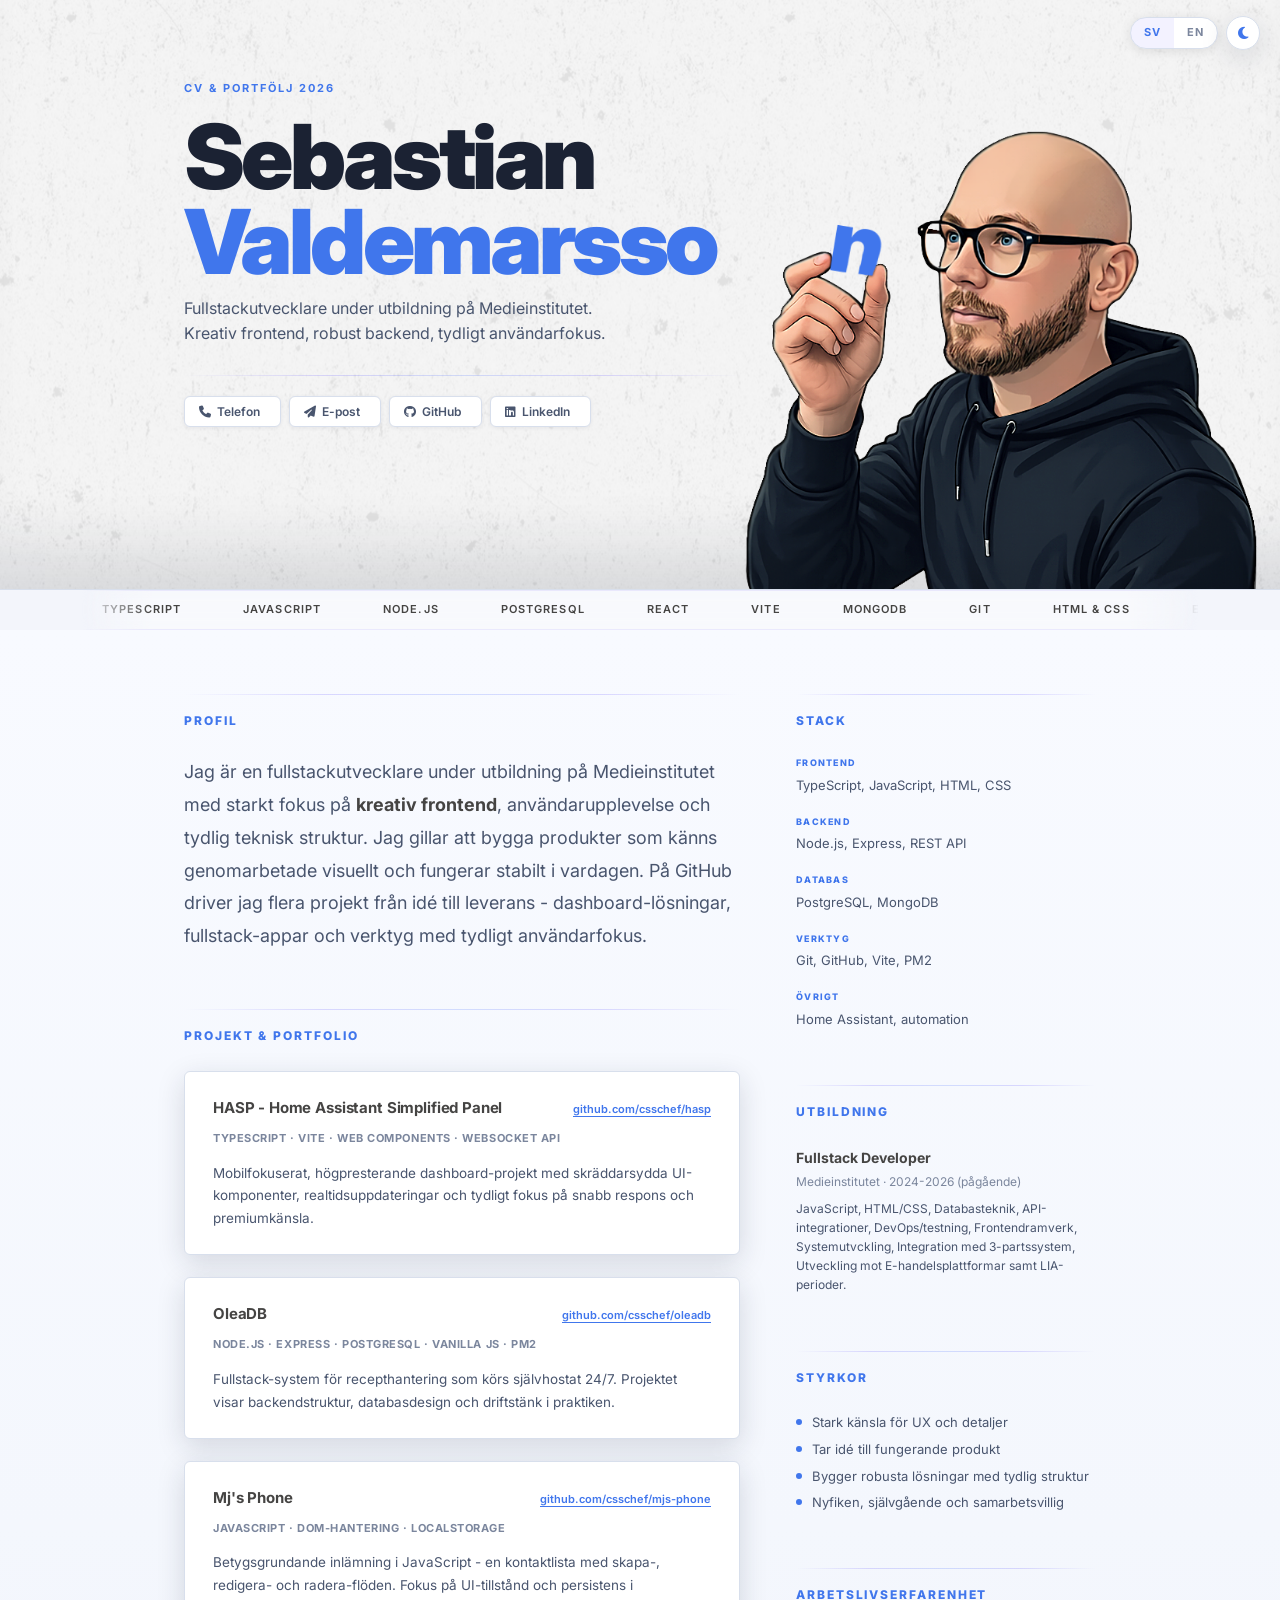
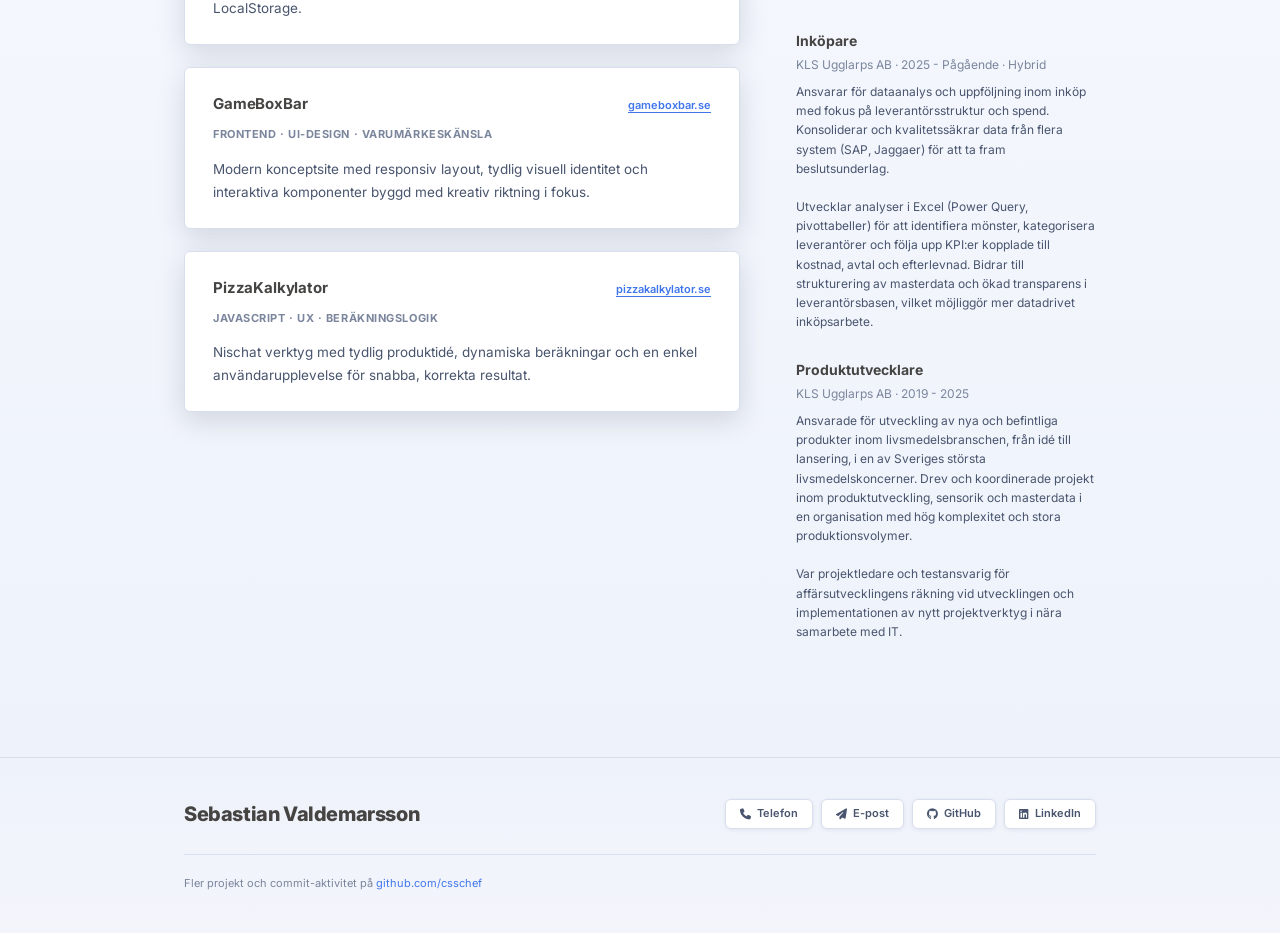
==== commit c444e45f: "update: changed some shadows and text choices" ====
--- a/index.html
+++ b/index.html
@@ -17,12 +17,17 @@
 
 <body>
 
-    <!-- ── Theme toggle ──────────────────────────────────────── -->
-    <button id="theme-toggle" aria-label="Växla mörkt/ljust läge">
-        <span class="toggle-icon-sun" aria-hidden="true"><i class="fa-solid fa-sun"></i></span>
-        <span class="toggle-track"><span class="toggle-thumb"></span></span>
-        <span class="toggle-icon-moon" aria-hidden="true"><i class="fa-solid fa-moon"></i></span>
-    </button>
+    <!-- ── Top controls: language + theme ───────────────────── -->
+    <div class="top-controls">
+        <nav class="lang-switch" aria-label="Välj språk">
+            <a href="index.html" class="lang-active" aria-current="page" hreflang="sv">SV</a>
+            <a href="en/index.html" hreflang="en">EN</a>
+        </nav>
+        <button id="theme-toggle" aria-label="Växla mörkt/ljust läge">
+            <i class="fa-solid fa-sun toggle-icon-sun" aria-hidden="true"></i>
+            <i class="fa-solid fa-moon toggle-icon-moon" aria-hidden="true"></i>
+        </button>
+    </div>
 
     <!-- ══════════════════════════════════════════════════════════
        HERO / MASTHEAD
--- a/css/global.css
+++ b/css/global.css
@@ -9,6 +9,11 @@
     box-sizing: border-box;
     margin: 0;
     padding: 0;
+}
+
+::selection {
+    background-color: var(--accent);
+    color: #ffffff;
 }
 
 :root {
@@ -281,31 +286,78 @@
 }
 
 /* ============================================================
-   THEME TOGGLE BUTTON
-   ============================================================ */
-#theme-toggle {
+   TOP CONTROLS  (language switcher + theme toggle)
+   ============================================================ */
+.top-controls {
     position: fixed;
     top: 16px;
     right: 20px;
     z-index: 1000;
     display: flex;
     align-items: center;
-    gap: 7px;
+    gap: 8px;
+}
+
+/* Language switcher pill */
+.lang-switch {
+    display: flex;
+    align-items: center;
+    gap: 0;
     background: var(--bg-card);
     border: 1px solid var(--rule);
     border-radius: 999px;
-    padding: 6px 14px 6px 10px;
-    cursor: pointer;
+    overflow: hidden;
+    box-shadow: 0 2px 12px rgba(0, 0, 0, 0.10);
+    transition: border-color var(--transition), box-shadow var(--transition);
+}
+
+.lang-switch:hover {
+    border-color: var(--accent-border);
+    box-shadow: 0 4px 16px rgba(64, 118, 236, 0.18);
+}
+
+.lang-switch a {
+    display: inline-flex;
+    align-items: center;
+    padding: 6px 13px;
     font-family: var(--font);
     font-size: 11px;
     font-weight: 700;
-    letter-spacing: 0.06em;
-    color: var(--text-muted);
-    box-shadow: 0 2px 12px rgba(0, 0, 0, 0.10);
+    letter-spacing: 0.08em;
+    color: var(--text-sub);
+    text-decoration: none;
+    transition: color var(--transition), background var(--transition);
+    user-select: none;
+}
+
+.lang-switch a:hover {
+    color: var(--text-muted);
+}
+
+.lang-switch a.lang-active {
+    color: var(--accent-dk);
+    background: var(--accent-soft);
+}
+
+/* Theme toggle button — compact icon-only */
+#theme-toggle {
+    display: flex;
+    align-items: center;
+    justify-content: center;
+    width: 34px;
+    height: 34px;
+    background: var(--bg-card);
+    border: 1px solid var(--rule);
+    border-radius: 50%;
+    cursor: pointer;
+    font-size: 14px;
+    color: var(--text-muted);
+    box-shadow: var(--shadow-soft);
     transition: background var(--transition), border-color var(--transition),
         color var(--transition), box-shadow var(--transition), transform var(--transition);
     -webkit-tap-highlight-color: transparent;
     user-select: none;
+    flex-shrink: 0;
 }
 
 #theme-toggle:hover {
@@ -319,60 +371,23 @@
     transform: translateY(0);
 }
 
-/* The pill track */
-.toggle-track {
-    position: relative;
-    width: 30px;
-    height: 17px;
-    background: var(--rule-strong);
-    border-radius: 999px;
-    transition: background 220ms ease;
-    flex-shrink: 0;
-}
-
-[data-theme="dark"] .toggle-track {
-    background: var(--accent);
-}
-
-/* The sliding circle */
-.toggle-thumb {
-    position: absolute;
-    top: 2px;
-    left: 2px;
-    width: 13px;
-    height: 13px;
-    background: #ffffff;
-    border-radius: 50%;
-    box-shadow: 0 1px 4px rgba(0, 0, 0, 0.20);
-    transition: transform 220ms ease;
-}
-
-[data-theme="dark"] .toggle-thumb {
-    transform: translateX(13px);
-}
-
-/* Sun / moon icons */
-.toggle-icon-sun,
+/* Icon visibility: show moon in light mode, sun in dark mode */
+.toggle-icon-sun {
+    display: none;
+    color: #f59e0b;
+}
+
 .toggle-icon-moon {
-    font-size: 12px;
-    line-height: 1;
-    transition: opacity var(--transition);
-}
-
-.toggle-icon-sun {
-    color: #f59e0b;
-}
-
-.toggle-icon-moon {
+    display: flex;
     color: var(--accent-dk);
 }
 
 [data-theme="dark"] .toggle-icon-sun {
-    opacity: 0.35;
-}
-
-[data-theme="light"] .toggle-icon-moon {
-    opacity: 0.35;
+    display: flex;
+}
+
+[data-theme="dark"] .toggle-icon-moon {
+    display: none;
 }
 
 /* ============================================================
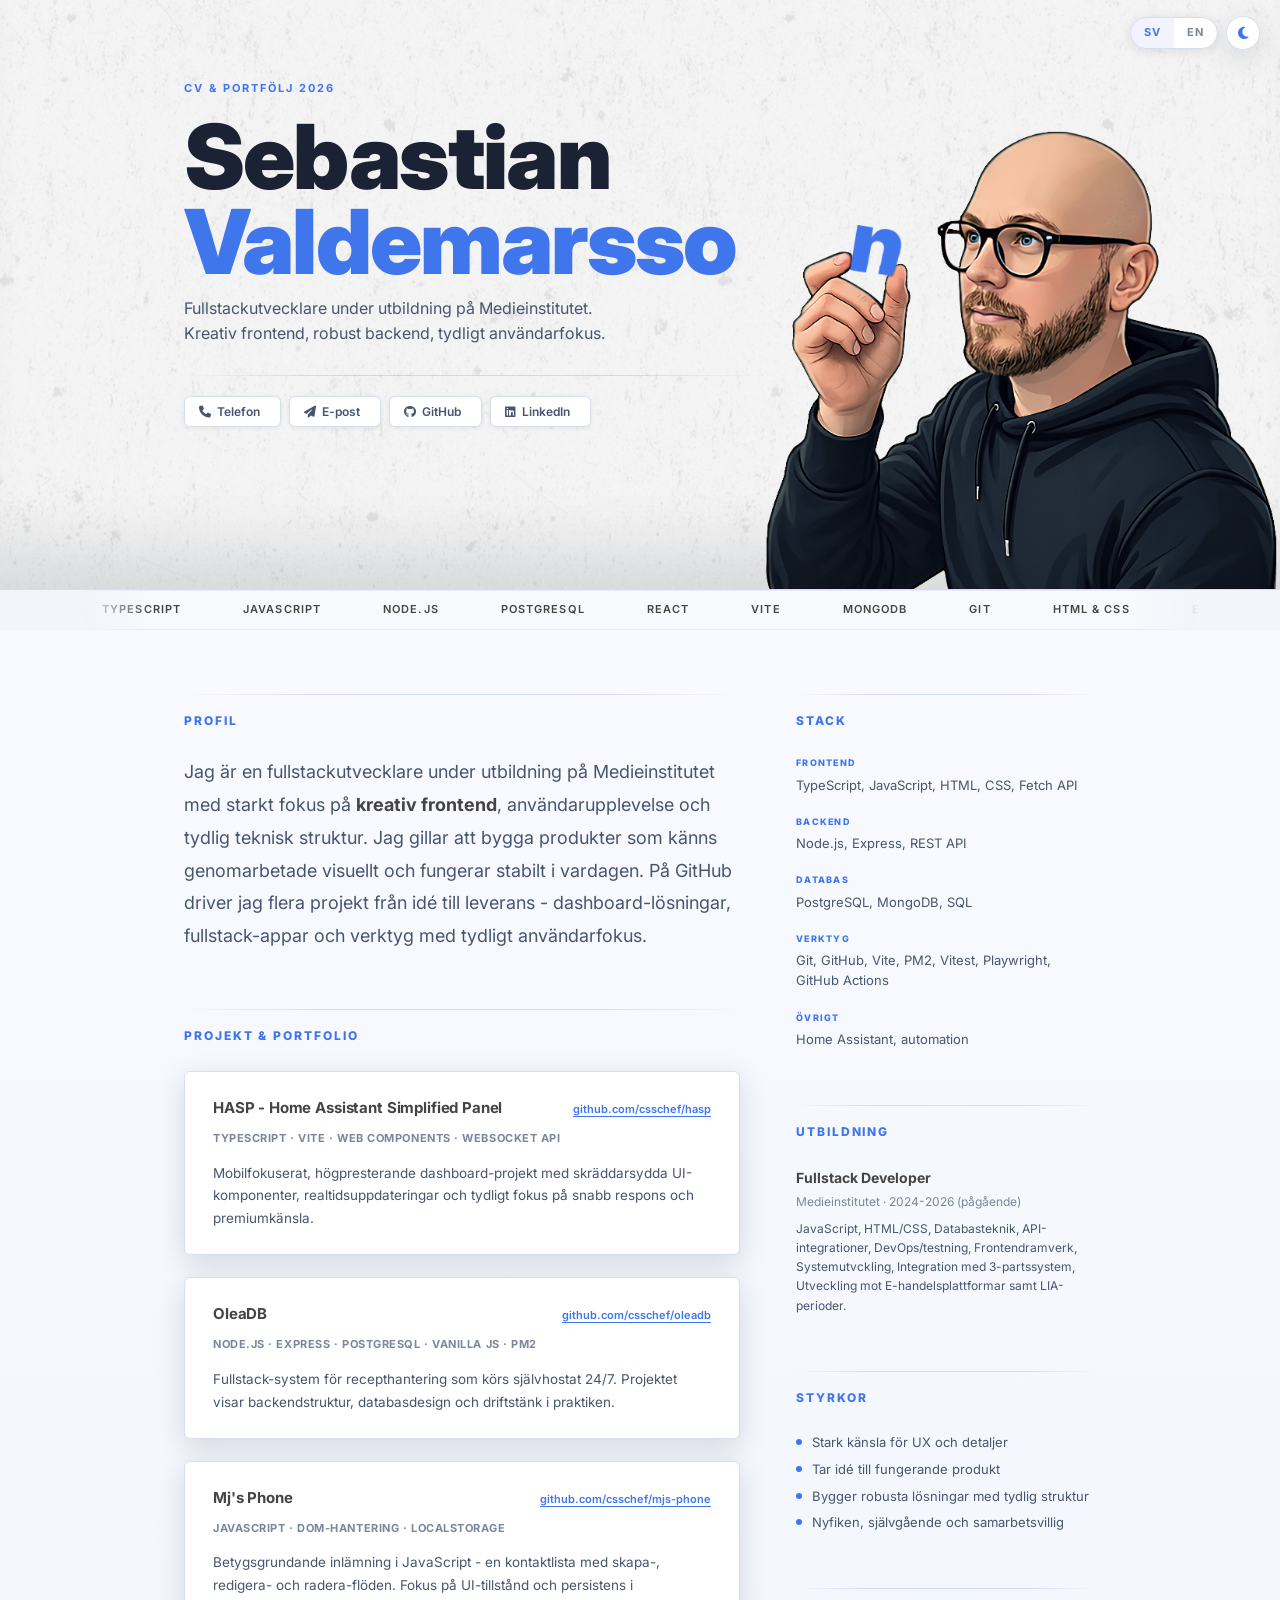
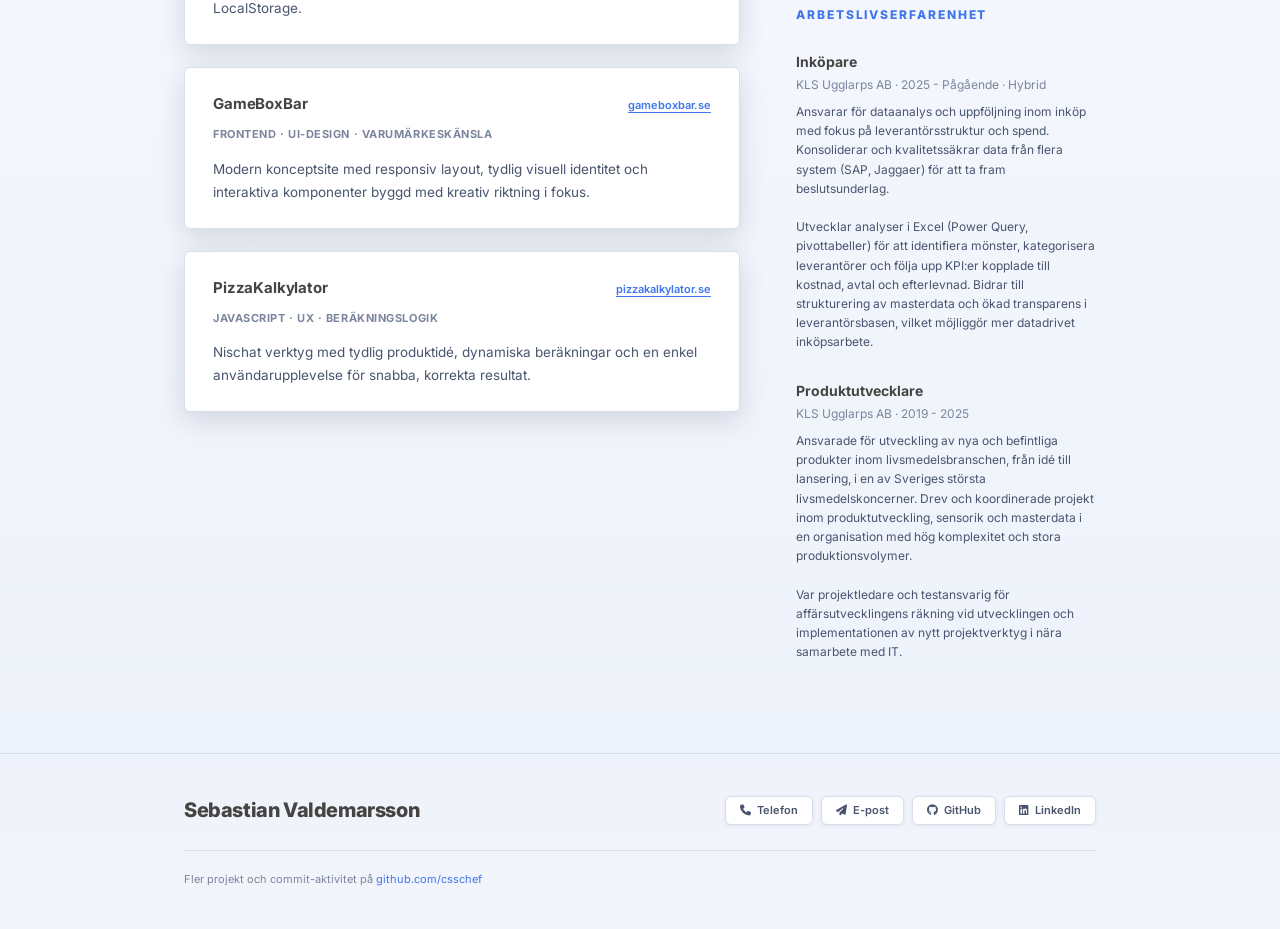
==== commit a269b90d: "update to tech-stack and css values" ====
--- a/index.html
+++ b/index.html
@@ -90,6 +90,9 @@
                     CSS</span>
                 <span><img src="https://cdn.simpleicons.org/express/4076ec" width="14" height="14" alt="">Express</span>
                 <span><img src="https://cdn.simpleicons.org/github/4076ec" width="14" height="14" alt="">GitHub</span>
+                <span><img src="https://cdn.simpleicons.org/vitest/4076ec" width="14" height="14" alt="">Vitest</span>
+                <span><img src="https://cdn.jsdelivr.net/npm/simple-icons@latest/icons/playwright.svg" width="14" height="14" alt="" style="filter:invert(30%) sepia(90%) saturate(500%) hue-rotate(200deg) brightness(110%)">Playwright</span>
+
             </div>
 
             <div class="ticker-set" aria-hidden="true">
@@ -109,6 +112,9 @@
                     CSS</span>
                 <span><img src="https://cdn.simpleicons.org/express/4076ec" width="14" height="14" alt="">Express</span>
                 <span><img src="https://cdn.simpleicons.org/github/4076ec" width="14" height="14" alt="">GitHub</span>
+                <span><img src="https://cdn.simpleicons.org/vitest/4076ec" width="14" height="14" alt="">Vitest</span>
+                <span><img src="https://cdn.jsdelivr.net/npm/simple-icons@latest/icons/playwright.svg" width="14" height="14" alt="" style="filter:invert(30%) sepia(90%) saturate(500%) hue-rotate(200deg) brightness(110%)">Playwright</span>
+
             </div>
 
         </div>
@@ -215,7 +221,7 @@
 
                         <div class="skill-group">
                             <p class="skill-cat">Frontend</p>
-                            <p class="skill-items">TypeScript, JavaScript, HTML, CSS</p>
+                            <p class="skill-items">TypeScript, JavaScript, HTML, CSS, Fetch API</p>
                         </div>
                         <div class="skill-group">
                             <p class="skill-cat">Backend</p>
@@ -223,11 +229,11 @@
                         </div>
                         <div class="skill-group">
                             <p class="skill-cat">Databas</p>
-                            <p class="skill-items">PostgreSQL, MongoDB</p>
+                            <p class="skill-items">PostgreSQL, MongoDB, SQL</p>
                         </div>
                         <div class="skill-group">
                             <p class="skill-cat">Verktyg</p>
-                            <p class="skill-items">Git, GitHub, Vite, PM2</p>
+                            <p class="skill-items">Git, GitHub, Vite, PM2, Vitest, Playwright, GitHub Actions</p>
                         </div>
                         <div class="skill-group">
                             <p class="skill-cat">Övrigt</p>
--- a/css/global.css
+++ b/css/global.css
@@ -164,6 +164,11 @@
     margin-top: 0;
 }
 
+/* Hide decorative line on profil heading in mobile view */
+#profil .section-heading::before {
+    display: none;
+}
+
 /* ============================================================
    HERO
    ============================================================ */
@@ -229,7 +234,7 @@
     font-size: clamp(40px, 12vw, 64px);
     font-weight: 900;
     line-height: 0.95;
-    letter-spacing: -0.04em;
+    letter-spacing: -0.02em;
     color: var(--panel-text);
     margin-bottom: 20px;
 }
@@ -559,6 +564,10 @@
     margin-bottom: 52px;
 }
 
+.sidebar-block:last-child {
+    margin-bottom: 0;
+}
+
 .skill-group {
     margin-bottom: 20px;
 }
@@ -718,6 +727,10 @@
 
 /* 768px+ */
 @media (min-width: 768px) {
+    #profil .section-heading::before {
+        display: block;
+    }
+
     #hero {
         padding-top: 80px;
     }
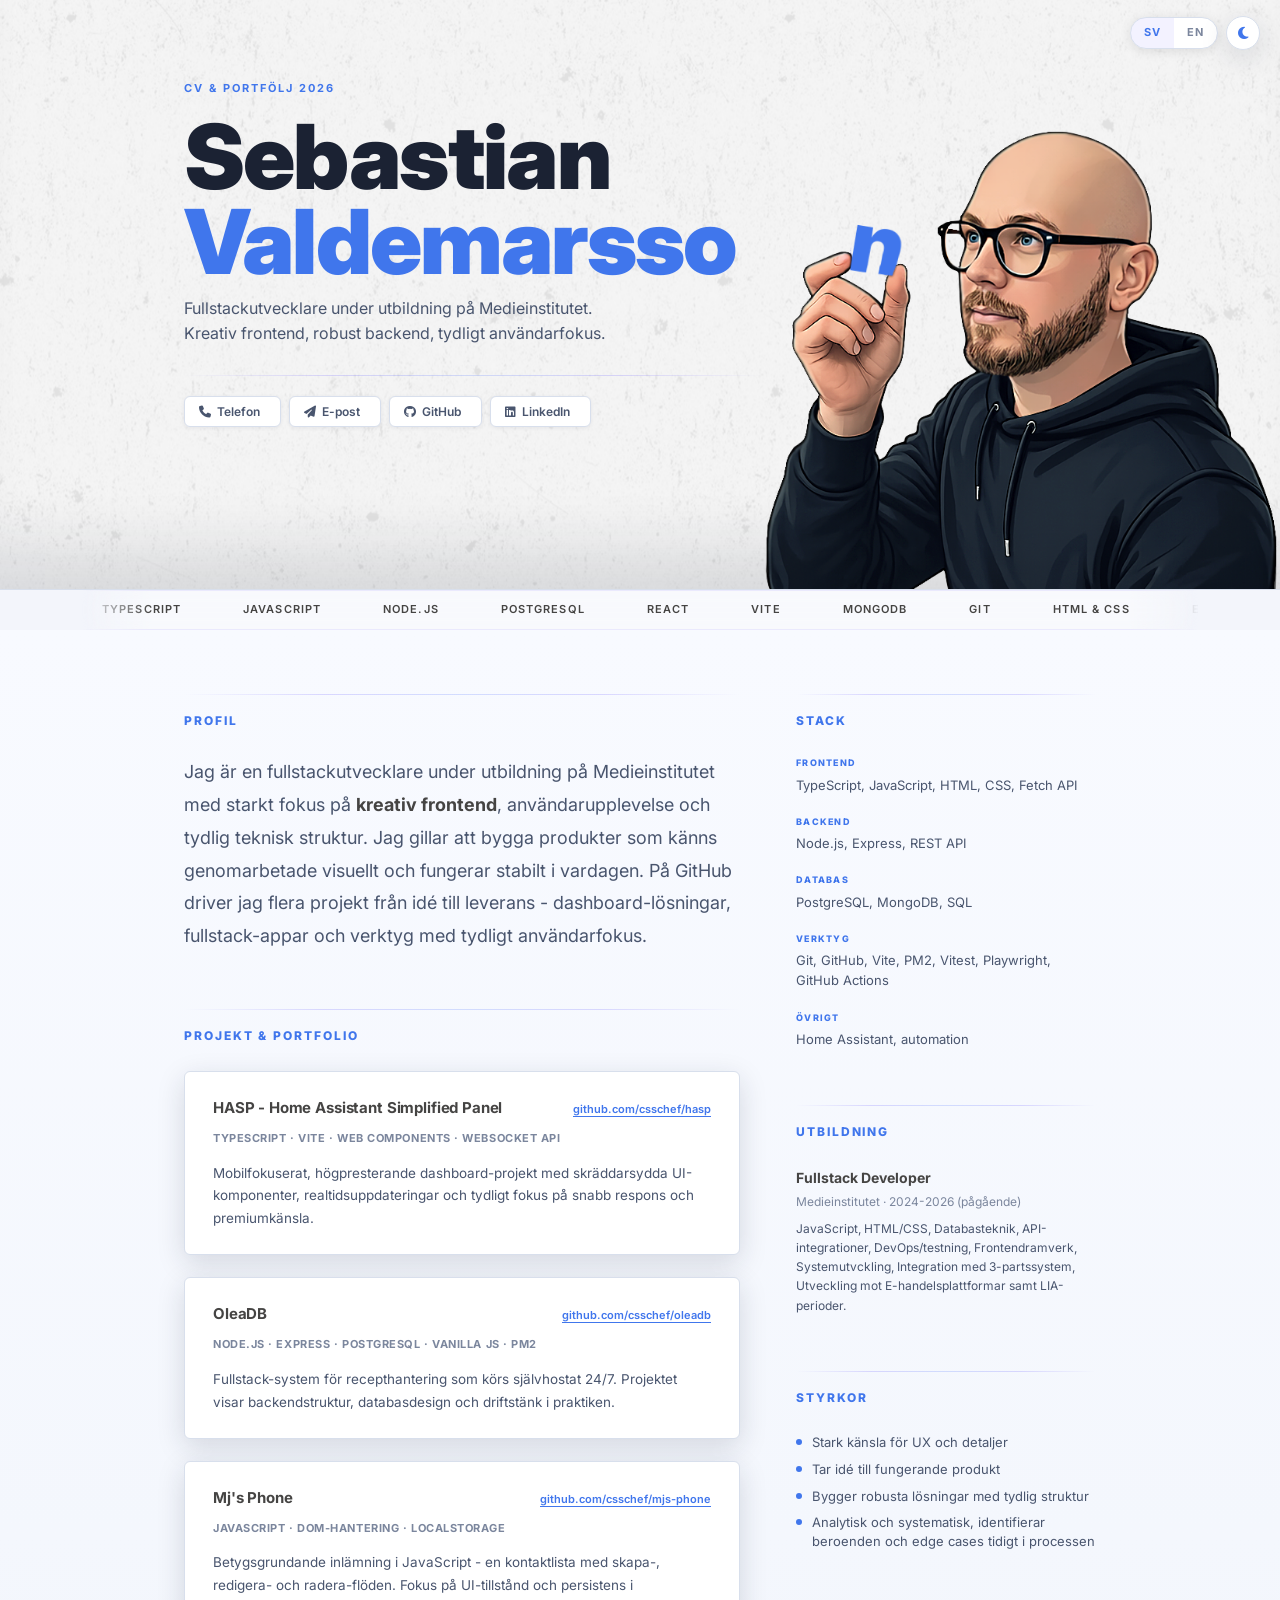
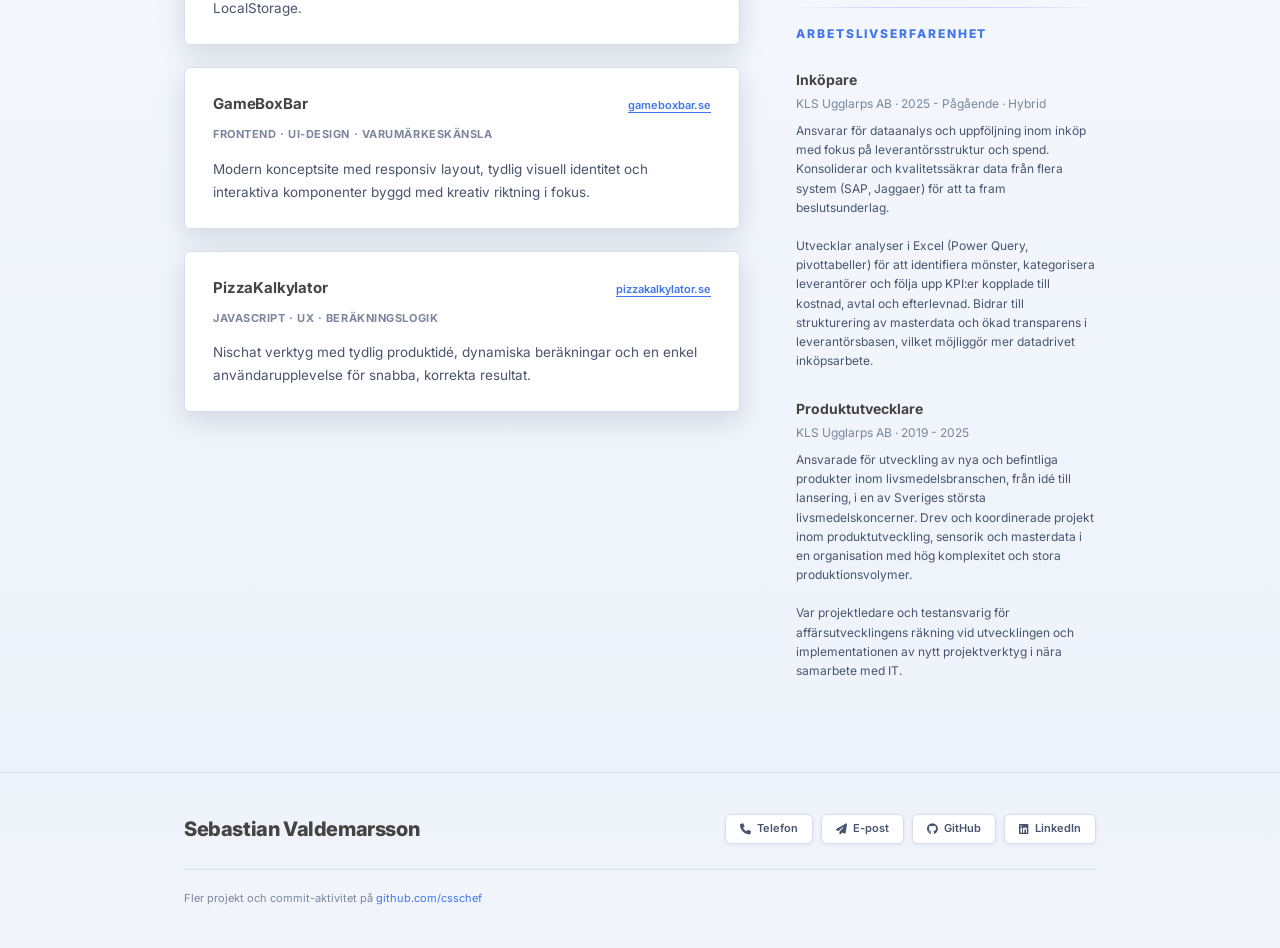
==== commit 5fdb6b50: "updated strenght list to better reflect me" ====
--- a/index.html
+++ b/index.html
@@ -261,7 +261,7 @@
                             <li class="strength-item">Stark känsla för UX och detaljer</li>
                             <li class="strength-item">Tar idé till fungerande produkt</li>
                             <li class="strength-item">Bygger robusta lösningar med tydlig struktur</li>
-                            <li class="strength-item">Nyfiken, självgående och samarbetsvillig</li>
+                            <li class="strength-item">Analytisk och systematisk, identifierar beroenden och edge cases tidigt i processen</li>
                         </ul>
                     </div>
                     <!-- Arbetslivserfarenhet -->
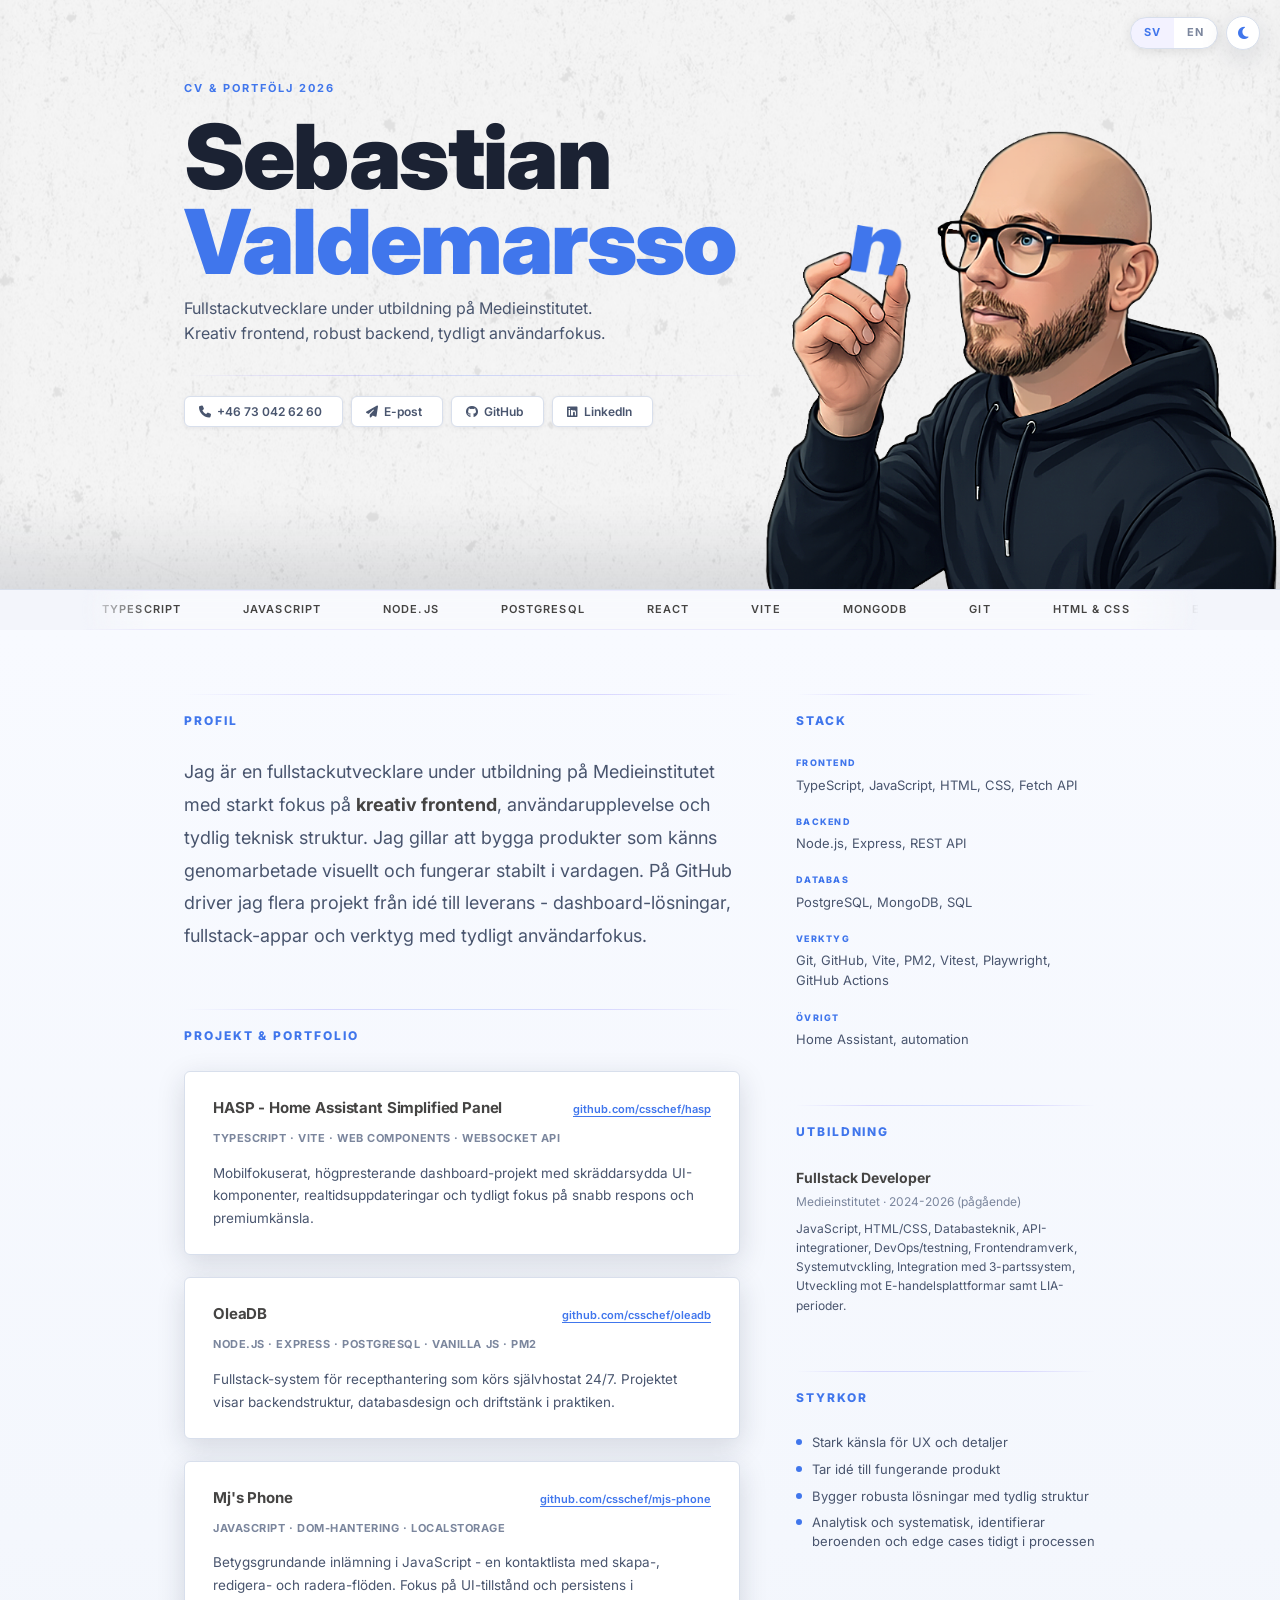
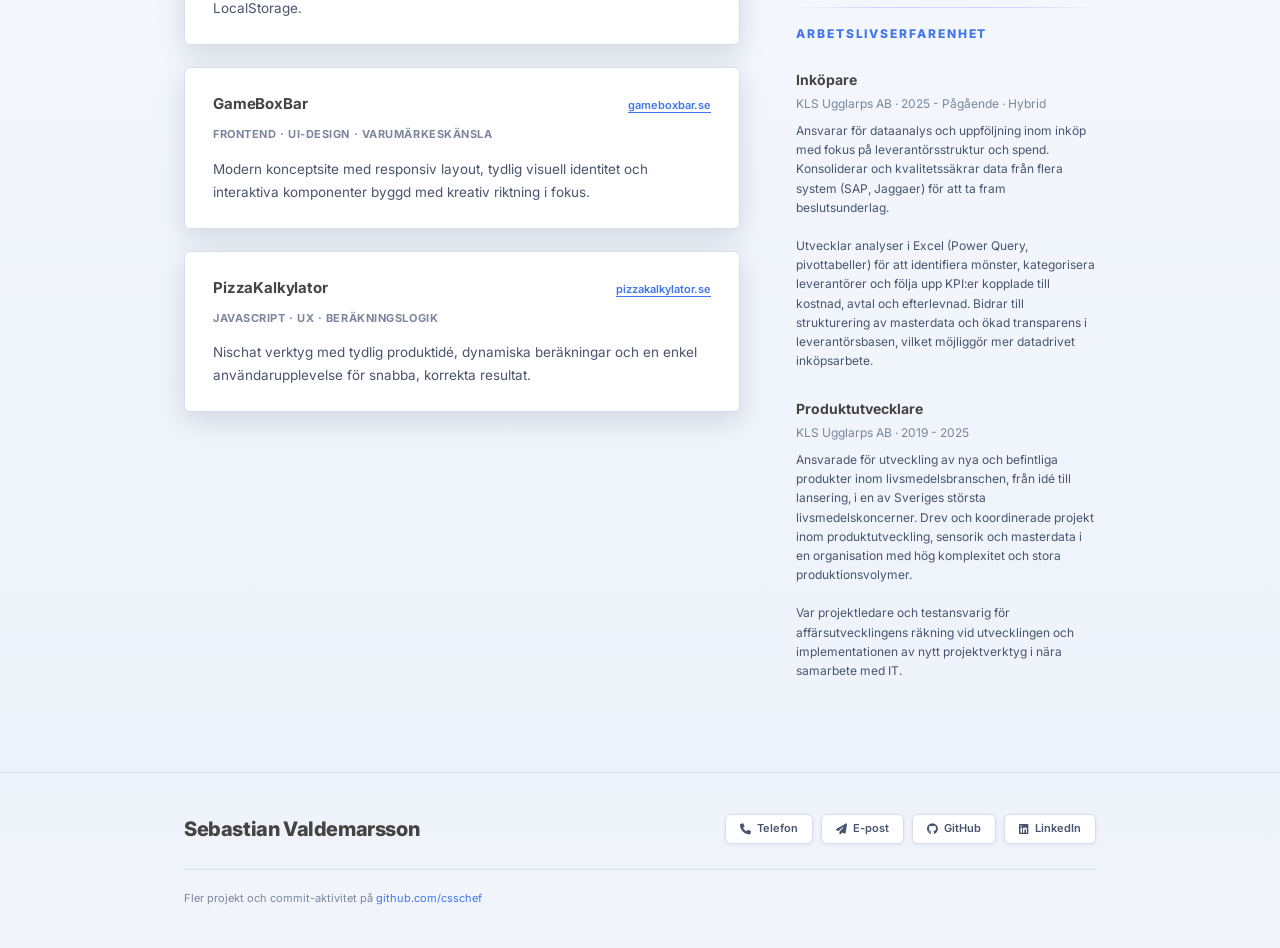
==== commit 3edf6fda: "feat: update phone button functionality for responsive design" ====
--- a/index.html
+++ b/index.html
@@ -56,7 +56,7 @@
                 </div>
 
                 <nav class="hero-contact" aria-label="Kontaktlänkar">
-                    <a href="tel:+46730426260" id="contact-phone"><i class="fa-solid fa-phone"></i> Telefon</a>
+                    <a href="tel:+46730426260" id="contact-phone"><i class="fa-solid fa-phone"></i> <span class="phone-label">Telefon</span><span class="phone-number">+46 73 042 62 60</span></a>
                     <a href="mailto:valdemarsson.sebastian@gmail.com" id="contact-email"><i
                             class="fa-solid fa-paper-plane"></i> E-post</a>
                     <a href="https://github.com/csschef" target="_blank" rel="noopener" id="contact-github"><i
--- a/css/global.css
+++ b/css/global.css
@@ -281,6 +281,29 @@
     padding: 5px 14px;
     box-shadow: 0 1px 4px rgba(25, 34, 54, 0.07);
     transition: color var(--transition), box-shadow var(--transition), border-color var(--transition), transform var(--transition);
+    cursor: pointer;
+}
+
+/* Telefonknapp: visa endast nummer på desktop, endast "Telefon" på mobil */
+.phone-number {
+    display: none;
+}
+@media (min-width: 1024px) {
+    #contact-phone .phone-label {
+        display: none;
+    }
+    #contact-phone .phone-number {
+        display: inline;
+    }
+    #contact-phone {
+        pointer-events: none;
+        color: var(--text-muted);
+        text-decoration: none;
+        cursor: default;
+    }
+    #contact-phone i {
+        pointer-events: auto;
+    }
 }
 
 .hero-contact a:hover {
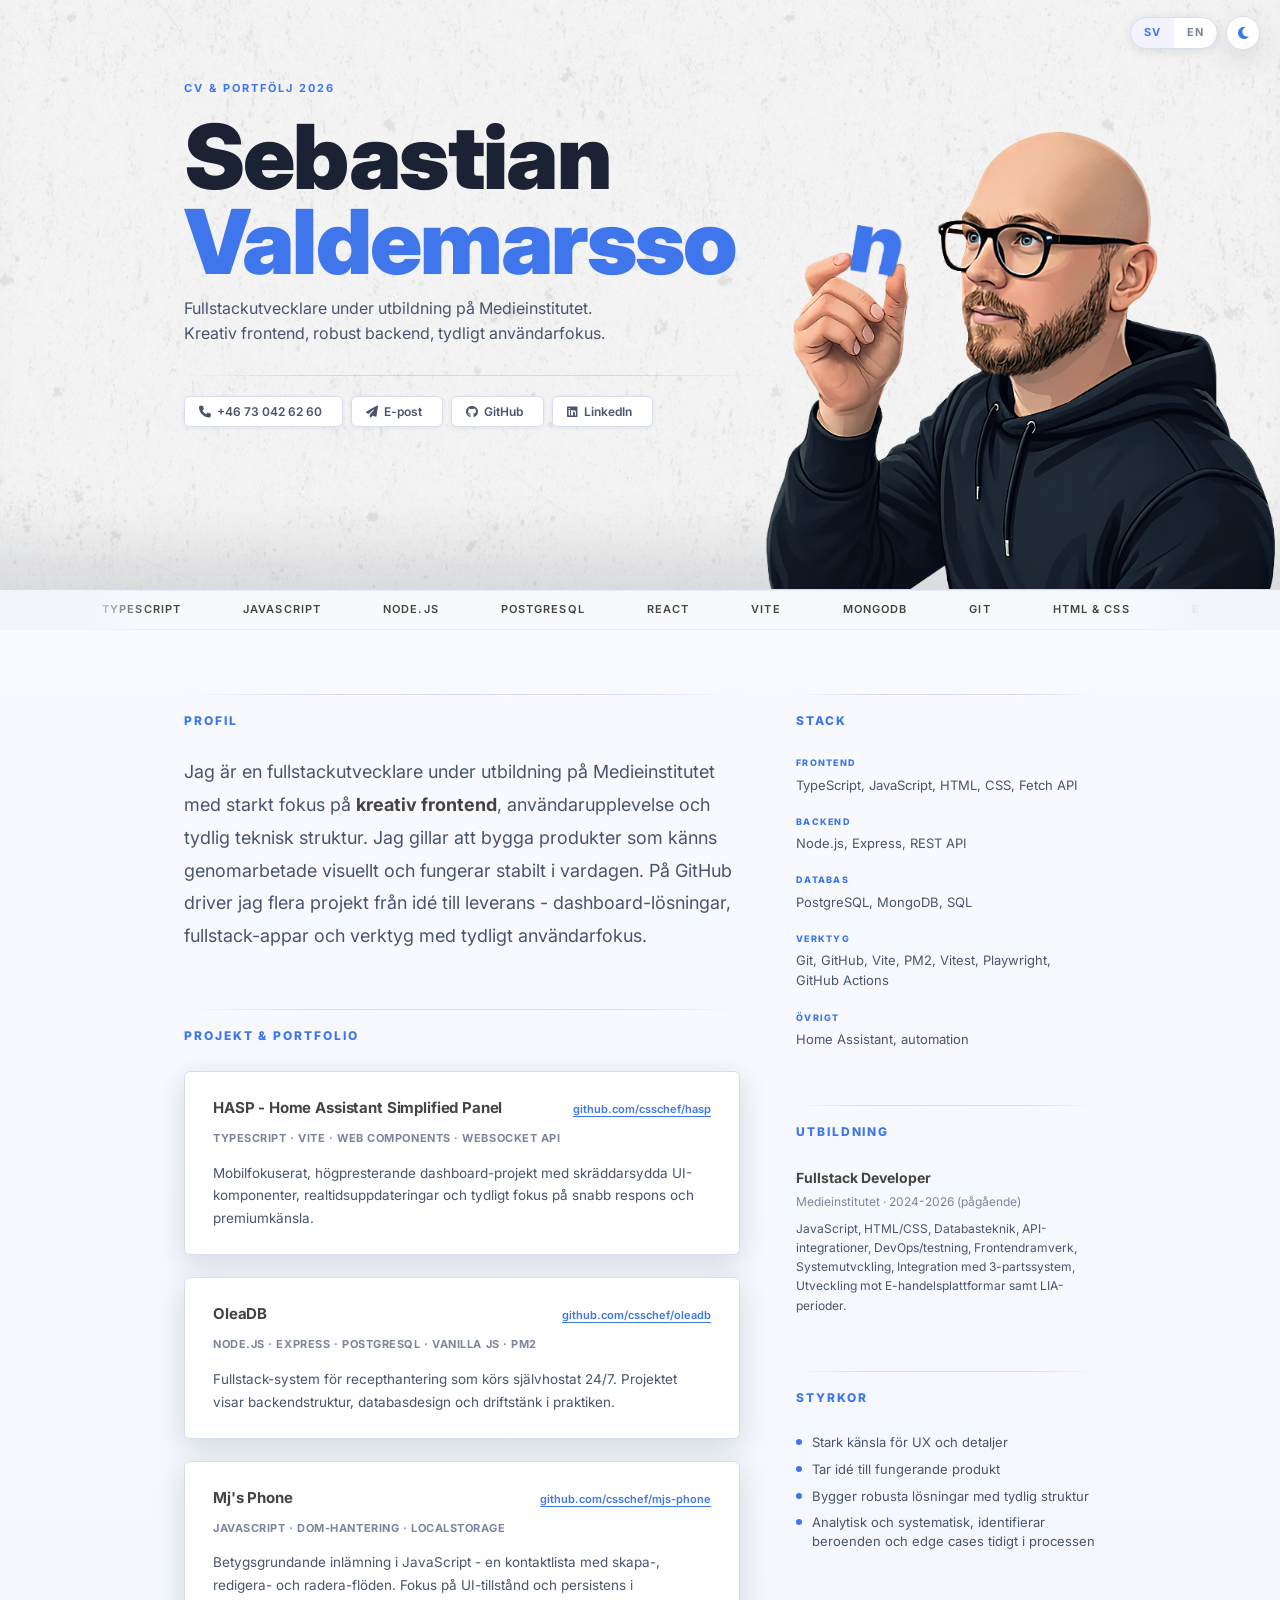
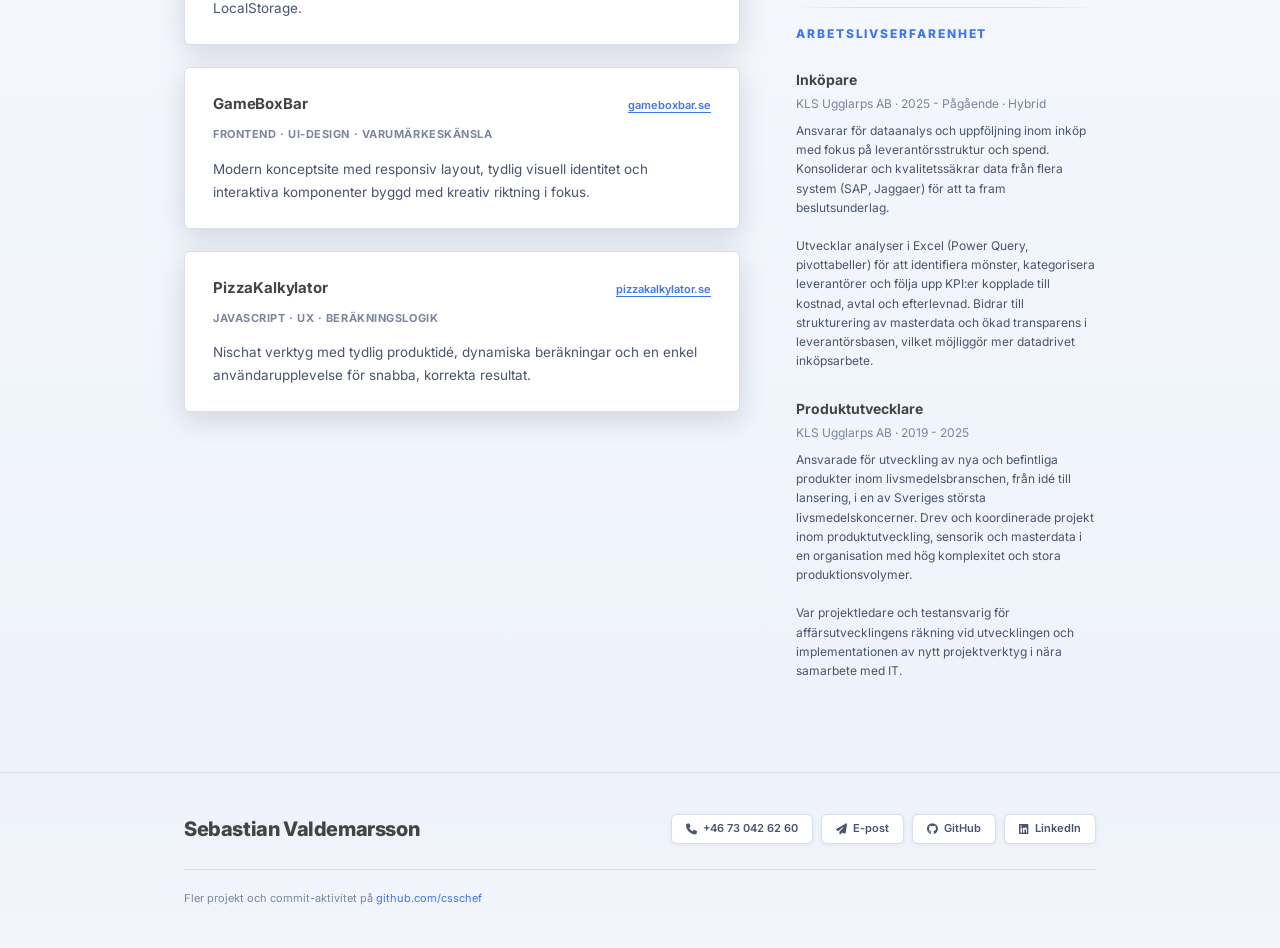
==== commit 9cf47013: "feat: update phone button functionality for responsive design in footer and header" ====
--- a/index.html
+++ b/index.html
@@ -309,7 +309,7 @@
             <div class="footer-inner">
                 <p class="footer-name">Sebastian Valdemarsson</p>
                 <nav class="footer-links" aria-label="Footer-kontaktlänkar">
-                    <a href="tel:+46730426260"><i class="fa-solid fa-phone"></i> Telefon</a>
+                    <a href="tel:+46730426260" id="footer-phone"><i class="fa-solid fa-phone"></i> <span class="phone-label">Telefon</span><span class="phone-number">+46 73 042 62 60</span></a>
                     <a href="mailto:valdemarsson.sebastian@gmail.com"><i class="fa-solid fa-paper-plane"></i> E-post</a>
                     <a href="https://github.com/csschef" target="_blank" rel="noopener"><i
                             class="fa-brands fa-github"></i> GitHub</a>
--- a/css/global.css
+++ b/css/global.css
@@ -1,3 +1,24 @@
+/* Footer telefonknapp: visa endast nummer på desktop, endast "Telefon" på mobil */
+.footer-links .phone-number {
+    display: none;
+}
+@media (min-width: 1024px) {
+    #footer-phone .phone-label {
+        display: none;
+    }
+    #footer-phone .phone-number {
+        display: inline;
+    }
+    #footer-phone {
+        pointer-events: none;
+        color: var(--text-muted);
+        text-decoration: none;
+        cursor: default;
+    }
+    #footer-phone i {
+        pointer-events: auto;
+    }
+}
 @import url('https://fonts.googleapis.com/css2?family=Inter:wght@300;400;500;600;700;800;900&display=swap');
 
 /* ============================================================
